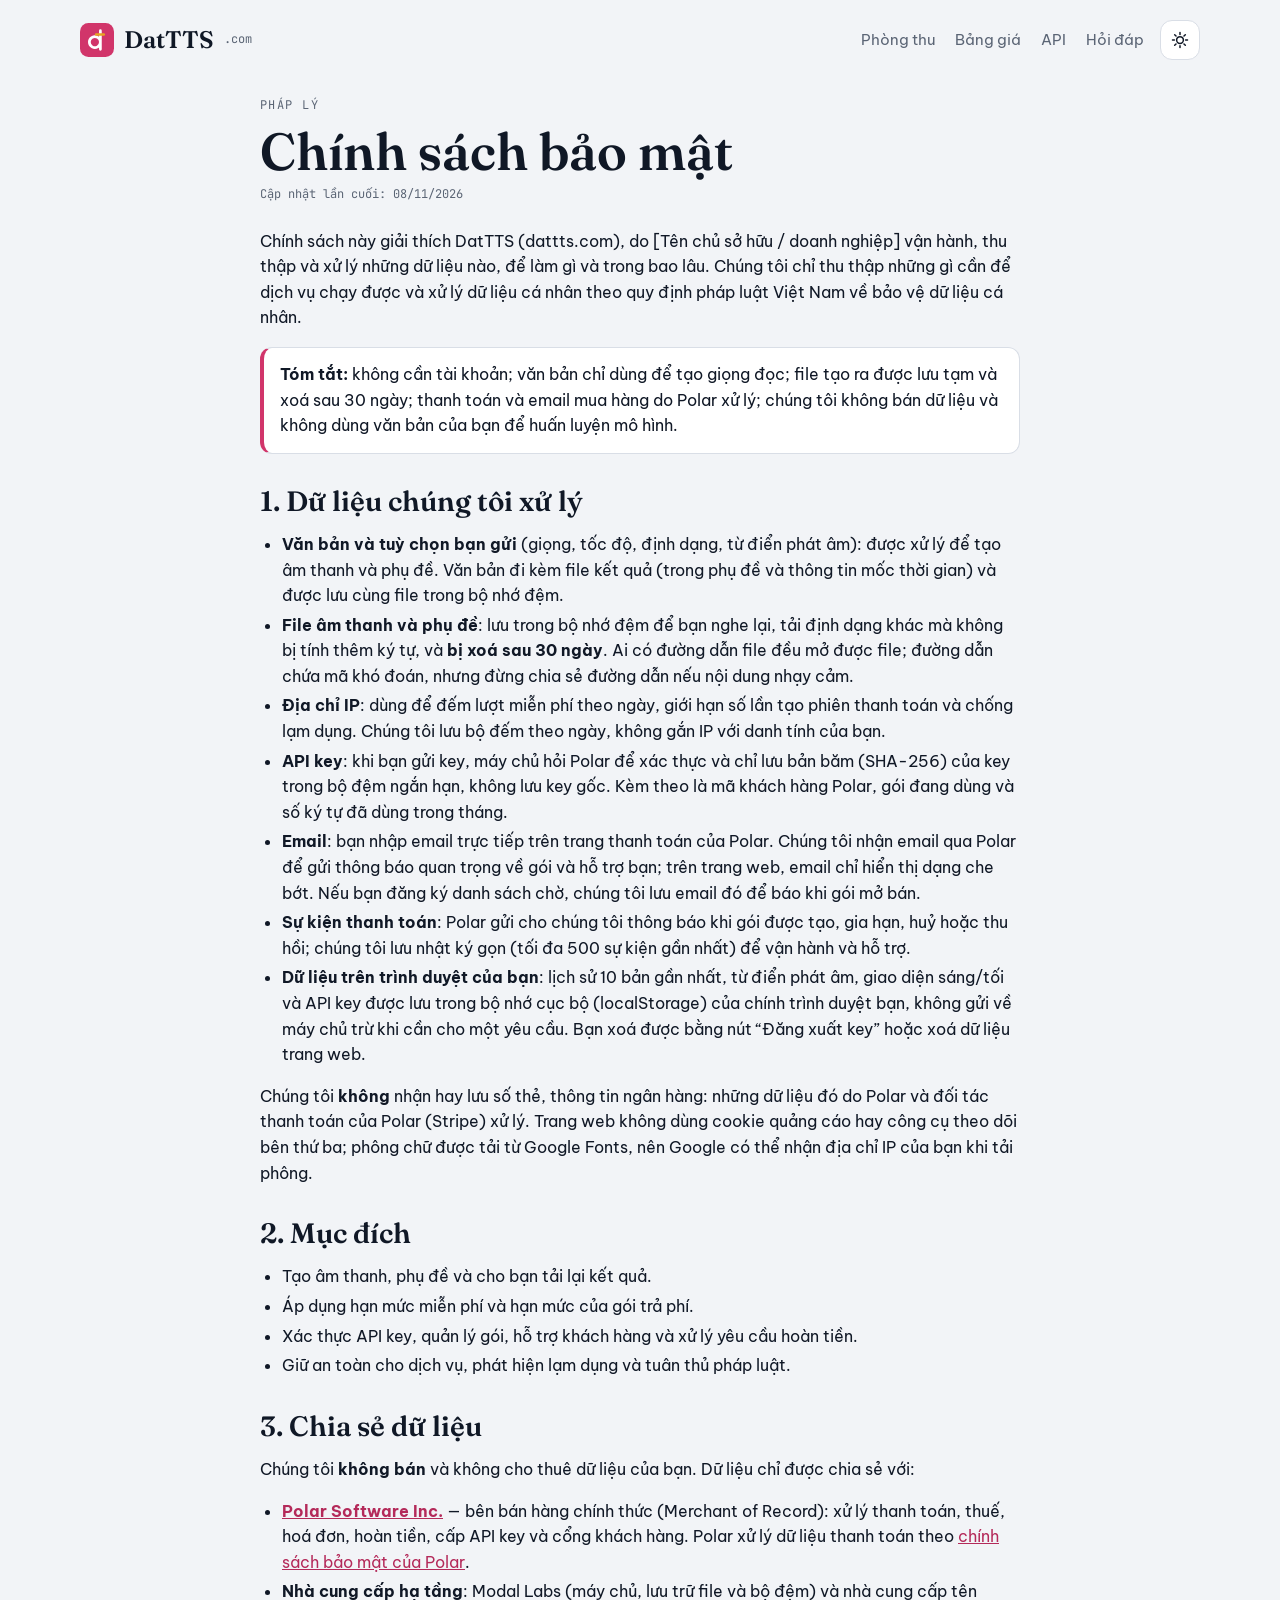
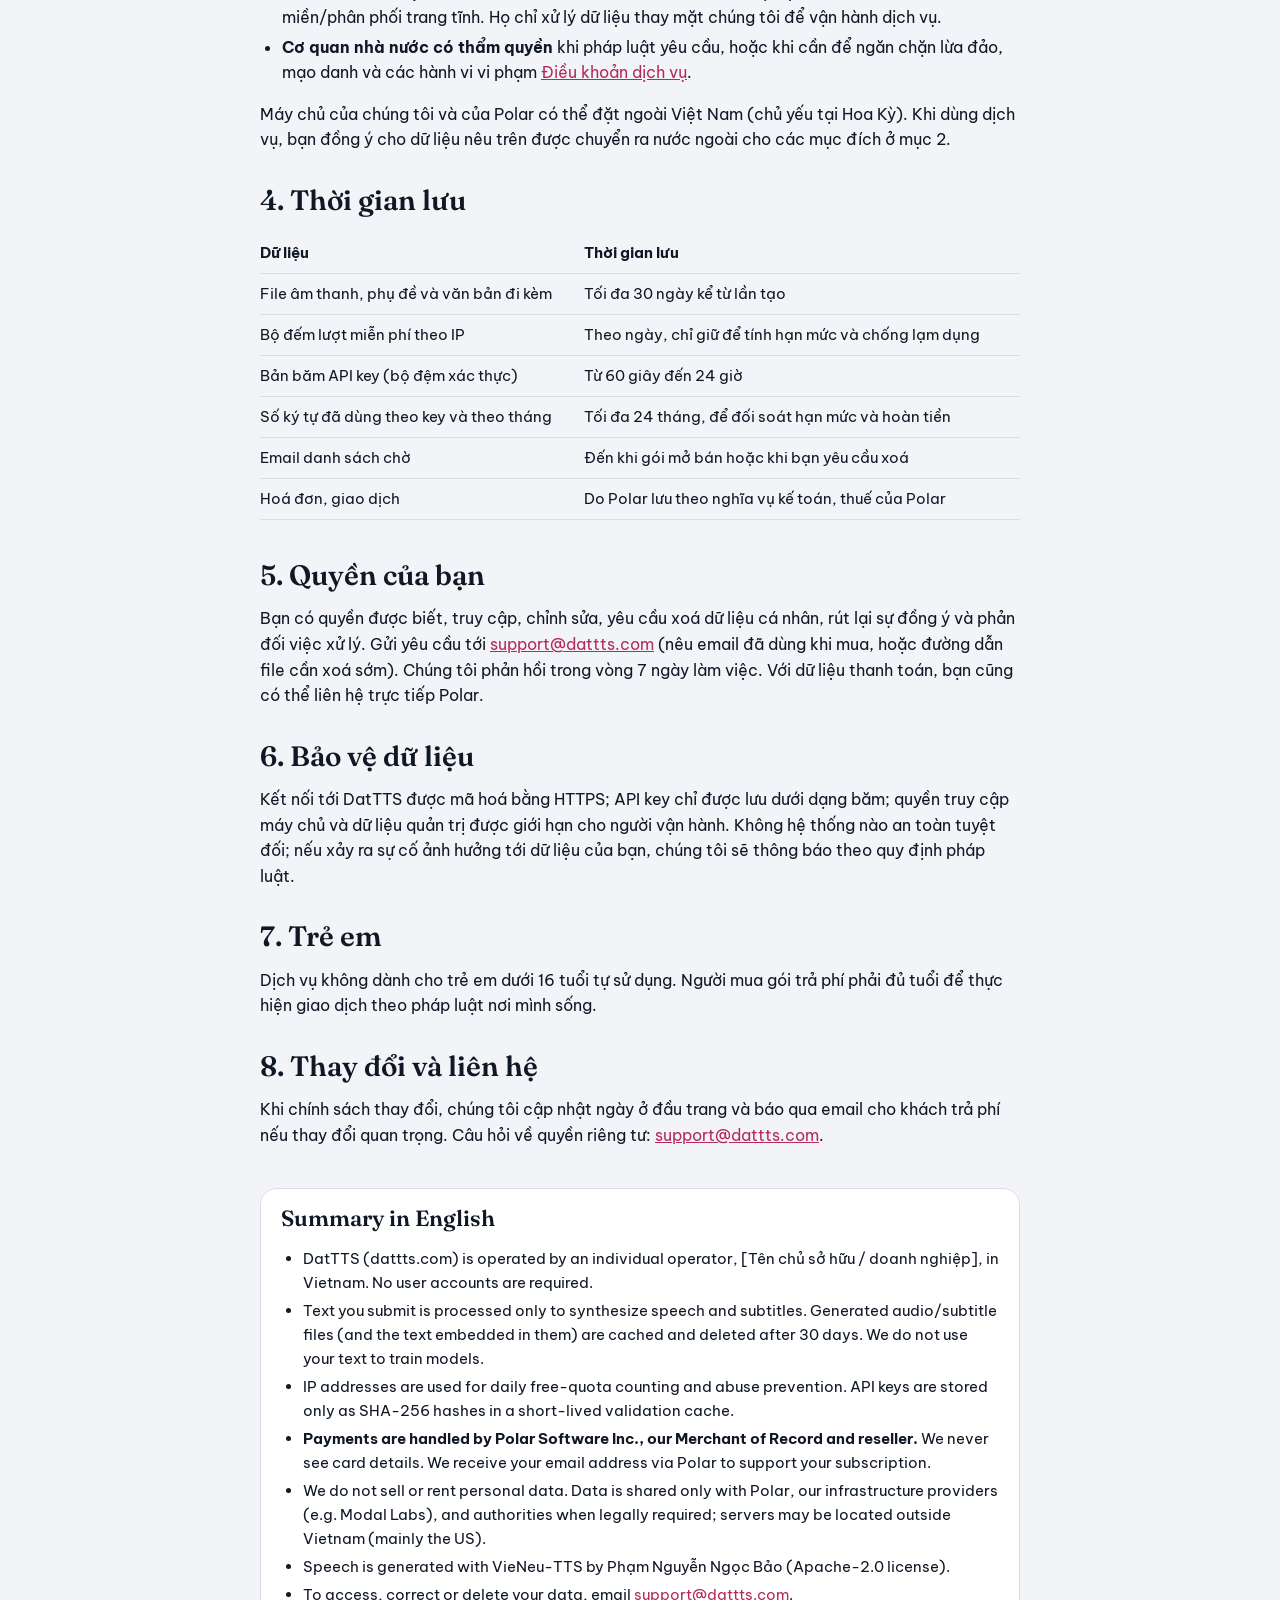
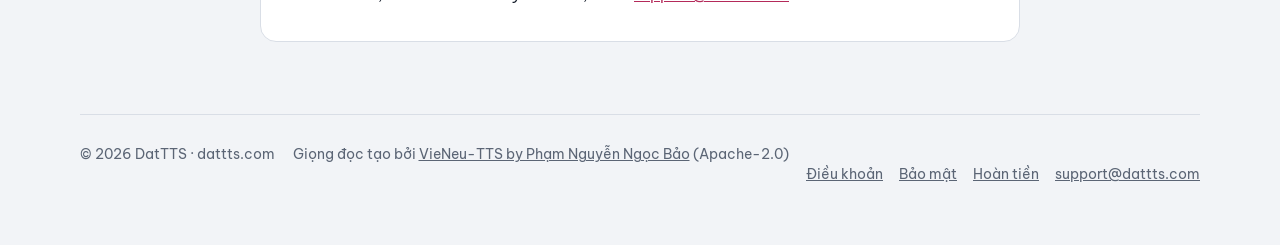
==== web/bao-mat.html @ 72ce60b8 "DatTTS: Vietnamese TTS SaaS — VieNeu backend, Modal deploy, web studio, Polar billing (WIP) - FastAP" ====
<!doctype html>
<html lang="vi">
<head>
<meta charset="utf-8">
<meta name="viewport" content="width=device-width, initial-scale=1, viewport-fit=cover">
<title>Chính sách bảo mật – DatTTS</title>
<meta name="description" content="DatTTS xử lý văn bản, file âm thanh, địa chỉ IP và email như thế nào; Polar là bên xử lý thanh toán.">
<link rel="canonical" href="https://dattts.com/bao-mat.html">
<meta name="theme-color" content="#D63A6E">
<link rel="icon" href="data:image/svg+xml,%3Csvg xmlns='http://www.w3.org/2000/svg' viewBox='0 0 40 40'%3E%3Crect width='40' height='40' rx='10' fill='%23D63A6E'/%3E%3Cpath d='M24 9v22M24 22.5a6.5 6.5 0 1 1 0-.01' stroke='%23fff' stroke-width='3.2' fill='none' stroke-linecap='round'/%3E%3Cpath d='M19 13.5h9' stroke='%23E7A422' stroke-width='3' stroke-linecap='round'/%3E%3C/svg%3E">
<link rel="preconnect" href="https://fonts.googleapis.com">
<link rel="preconnect" href="https://fonts.gstatic.com" crossorigin>
<link rel="stylesheet" href="https://fonts.googleapis.com/css2?family=Be+Vietnam+Pro:wght@400;500;600;700&family=Fraunces:ital,opsz,wght@0,9..144,600;1,9..144,500;1,9..144,700&family=JetBrains+Mono:wght@400;600&display=swap&subset=vietnamese">
<script>try{var t=localStorage.getItem('dattts.theme');if(t==='light'||t==='dark')document.documentElement.dataset.theme=t}catch(e){}</script>
<link rel="stylesheet" href="styles.css">
</head>
<body class="subpage">
<a class="skip" href="#main">Bỏ qua, tới nội dung chính</a>

<div class="wrap">
  <nav aria-label="Điều hướng chính">
    <a class="logo" href="./" aria-label="DatTTS trang chủ">
      <svg viewBox="0 0 40 40" aria-hidden="true"><rect width="40" height="40" rx="10" fill="var(--lotus)"/>
        <path d="M24 9v22M24 22.5a6.5 6.5 0 1 1 0-.01" stroke="#fff" stroke-width="3.2" fill="none" stroke-linecap="round"/>
        <path d="M19 13.5h9" stroke="var(--gold)" stroke-width="3" stroke-linecap="round"/></svg>
      DatTTS <small>.com</small>
    </a>
    <div class="navlinks"><a href="./#studio">Phòng thu</a><a href="./#bang-gia">Bảng giá</a><a href="./#api">API</a><a href="./#hoi-dap">Hỏi đáp</a></div>
    <button class="iconbtn" id="themeBtn" type="button" aria-label="Đổi giao diện sáng/tối" title="Đổi giao diện sáng/tối">
      <svg class="i-sun" viewBox="0 0 24 24" aria-hidden="true"><circle cx="12" cy="12" r="4.5"/><path d="M12 2v2.5M12 19.5V22M2 12h2.5M19.5 12H22M4.9 4.9l1.8 1.8M17.3 17.3l1.8 1.8M4.9 19.1l1.8-1.8M17.3 6.7l1.8-1.8"/></svg>
      <svg class="i-moon" viewBox="0 0 24 24" aria-hidden="true"><path d="M20 14.5A8 8 0 0 1 9.5 4a8 8 0 1 0 10.5 10.5z"/></svg>
    </button>
  </nav>

  <main id="main">
    <article class="doc">
      <div class="eyebrow">Pháp lý</div>
      <h1>Chính sách bảo mật</h1>
      <p class="updated">Cập nhật lần cuối: 08/11/2026</p>

      <p>Chính sách này giải thích DatTTS (dattts.com), do [Tên chủ sở hữu / doanh nghiệp] vận hành, thu thập và xử lý những dữ liệu nào, để làm gì và trong bao lâu. Chúng tôi chỉ thu thập những gì cần để dịch vụ chạy được và xử lý dữ liệu cá nhân theo quy định pháp luật Việt Nam về bảo vệ dữ liệu cá nhân.</p>
      <div class="callout"><b>Tóm tắt:</b> không cần tài khoản; văn bản chỉ dùng để tạo giọng đọc; file tạo ra được lưu tạm và xoá sau 30 ngày; thanh toán và email mua hàng do Polar xử lý; chúng tôi không bán dữ liệu và không dùng văn bản của bạn để huấn luyện mô hình.</div>

      <h2>1. Dữ liệu chúng tôi xử lý</h2>
      <ul>
        <li><b>Văn bản và tuỳ chọn bạn gửi</b> (giọng, tốc độ, định dạng, từ điển phát âm): được xử lý để tạo âm thanh và phụ đề. Văn bản đi kèm file kết quả (trong phụ đề và thông tin mốc thời gian) và được lưu cùng file trong bộ nhớ đệm.</li>
        <li><b>File âm thanh và phụ đề</b>: lưu trong bộ nhớ đệm để bạn nghe lại, tải định dạng khác mà không bị tính thêm ký tự, và <b>bị xoá sau 30 ngày</b>. Ai có đường dẫn file đều mở được file; đường dẫn chứa mã khó đoán, nhưng đừng chia sẻ đường dẫn nếu nội dung nhạy cảm.</li>
        <li><b>Địa chỉ IP</b>: dùng để đếm lượt miễn phí theo ngày, giới hạn số lần tạo phiên thanh toán và chống lạm dụng. Chúng tôi lưu bộ đếm theo ngày, không gắn IP với danh tính của bạn.</li>
        <li><b>API key</b>: khi bạn gửi key, máy chủ hỏi Polar để xác thực và chỉ lưu bản băm (SHA-256) của key trong bộ đệm ngắn hạn, không lưu key gốc. Kèm theo là mã khách hàng Polar, gói đang dùng và số ký tự đã dùng trong tháng.</li>
        <li><b>Email</b>: bạn nhập email trực tiếp trên trang thanh toán của Polar. Chúng tôi nhận email qua Polar để gửi thông báo quan trọng về gói và hỗ trợ bạn; trên trang web, email chỉ hiển thị dạng che bớt. Nếu bạn đăng ký danh sách chờ, chúng tôi lưu email đó để báo khi gói mở bán.</li>
        <li><b>Sự kiện thanh toán</b>: Polar gửi cho chúng tôi thông báo khi gói được tạo, gia hạn, huỷ hoặc thu hồi; chúng tôi lưu nhật ký gọn (tối đa 500 sự kiện gần nhất) để vận hành và hỗ trợ.</li>
        <li><b>Dữ liệu trên trình duyệt của bạn</b>: lịch sử 10 bản gần nhất, từ điển phát âm, giao diện sáng/tối và API key được lưu trong bộ nhớ cục bộ (localStorage) của chính trình duyệt bạn, không gửi về máy chủ trừ khi cần cho một yêu cầu. Bạn xoá được bằng nút “Đăng xuất key” hoặc xoá dữ liệu trang web.</li>
      </ul>
      <p>Chúng tôi <b>không</b> nhận hay lưu số thẻ, thông tin ngân hàng: những dữ liệu đó do Polar và đối tác thanh toán của Polar (Stripe) xử lý. Trang web không dùng cookie quảng cáo hay công cụ theo dõi bên thứ ba; phông chữ được tải từ Google Fonts, nên Google có thể nhận địa chỉ IP của bạn khi tải phông.</p>

      <h2>2. Mục đích</h2>
      <ul>
        <li>Tạo âm thanh, phụ đề và cho bạn tải lại kết quả.</li>
        <li>Áp dụng hạn mức miễn phí và hạn mức của gói trả phí.</li>
        <li>Xác thực API key, quản lý gói, hỗ trợ khách hàng và xử lý yêu cầu hoàn tiền.</li>
        <li>Giữ an toàn cho dịch vụ, phát hiện lạm dụng và tuân thủ pháp luật.</li>
      </ul>

      <h2>3. Chia sẻ dữ liệu</h2>
      <p>Chúng tôi <b>không bán</b> và không cho thuê dữ liệu của bạn. Dữ liệu chỉ được chia sẻ với:</p>
      <ul>
        <li><b><a href="https://polar.sh" rel="noopener">Polar Software Inc.</a></b> — bên bán hàng chính thức (Merchant of Record): xử lý thanh toán, thuế, hoá đơn, hoàn tiền, cấp API key và cổng khách hàng. Polar xử lý dữ liệu thanh toán theo <a href="https://polar.sh/legal/privacy" rel="noopener">chính sách bảo mật của Polar</a>.</li>
        <li><b>Nhà cung cấp hạ tầng</b>: Modal Labs (máy chủ, lưu trữ file và bộ đệm) và nhà cung cấp tên miền/phân phối trang tĩnh. Họ chỉ xử lý dữ liệu thay mặt chúng tôi để vận hành dịch vụ.</li>
        <li><b>Cơ quan nhà nước có thẩm quyền</b> khi pháp luật yêu cầu, hoặc khi cần để ngăn chặn lừa đảo, mạo danh và các hành vi vi phạm <a href="dieu-khoan.html">Điều khoản dịch vụ</a>.</li>
      </ul>
      <p>Máy chủ của chúng tôi và của Polar có thể đặt ngoài Việt Nam (chủ yếu tại Hoa Kỳ). Khi dùng dịch vụ, bạn đồng ý cho dữ liệu nêu trên được chuyển ra nước ngoài cho các mục đích ở mục 2.</p>

      <h2>4. Thời gian lưu</h2>
      <div class="tblwrap"><table>
        <thead><tr><th>Dữ liệu</th><th>Thời gian lưu</th></tr></thead>
        <tbody>
          <tr><td>File âm thanh, phụ đề và văn bản đi kèm</td><td>Tối đa 30 ngày kể từ lần tạo</td></tr>
          <tr><td>Bộ đếm lượt miễn phí theo IP</td><td>Theo ngày, chỉ giữ để tính hạn mức và chống lạm dụng</td></tr>
          <tr><td>Bản băm API key (bộ đệm xác thực)</td><td>Từ 60 giây đến 24 giờ</td></tr>
          <tr><td>Số ký tự đã dùng theo key và theo tháng</td><td>Tối đa 24 tháng, để đối soát hạn mức và hoàn tiền</td></tr>
          <tr><td>Email danh sách chờ</td><td>Đến khi gói mở bán hoặc khi bạn yêu cầu xoá</td></tr>
          <tr><td>Hoá đơn, giao dịch</td><td>Do Polar lưu theo nghĩa vụ kế toán, thuế của Polar</td></tr>
        </tbody>
      </table></div>

      <h2>5. Quyền của bạn</h2>
      <p>Bạn có quyền được biết, truy cập, chỉnh sửa, yêu cầu xoá dữ liệu cá nhân, rút lại sự đồng ý và phản đối việc xử lý. Gửi yêu cầu tới <a href="mailto:support@dattts.com">support@dattts.com</a> (nêu email đã dùng khi mua, hoặc đường dẫn file cần xoá sớm). Chúng tôi phản hồi trong vòng 7 ngày làm việc. Với dữ liệu thanh toán, bạn cũng có thể liên hệ trực tiếp Polar.</p>

      <h2>6. Bảo vệ dữ liệu</h2>
      <p>Kết nối tới DatTTS được mã hoá bằng HTTPS; API key chỉ được lưu dưới dạng băm; quyền truy cập máy chủ và dữ liệu quản trị được giới hạn cho người vận hành. Không hệ thống nào an toàn tuyệt đối; nếu xảy ra sự cố ảnh hưởng tới dữ liệu của bạn, chúng tôi sẽ thông báo theo quy định pháp luật.</p>

      <h2>7. Trẻ em</h2>
      <p>Dịch vụ không dành cho trẻ em dưới 16 tuổi tự sử dụng. Người mua gói trả phí phải đủ tuổi để thực hiện giao dịch theo pháp luật nơi mình sống.</p>

      <h2>8. Thay đổi và liên hệ</h2>
      <p>Khi chính sách thay đổi, chúng tôi cập nhật ngày ở đầu trang và báo qua email cho khách trả phí nếu thay đổi quan trọng. Câu hỏi về quyền riêng tư: <a href="mailto:support@dattts.com">support@dattts.com</a>.</p>

      <section class="en" lang="en" aria-labelledby="en-sum">
        <h2 id="en-sum">Summary in English</h2>
        <ul>
          <li>DatTTS (dattts.com) is operated by an individual operator, [Tên chủ sở hữu / doanh nghiệp], in Vietnam. No user accounts are required.</li>
          <li>Text you submit is processed only to synthesize speech and subtitles. Generated audio/subtitle files (and the text embedded in them) are cached and deleted after 30 days. We do not use your text to train models.</li>
          <li>IP addresses are used for daily free-quota counting and abuse prevention. API keys are stored only as SHA-256 hashes in a short-lived validation cache.</li>
          <li><b>Payments are handled by Polar Software Inc., our Merchant of Record and reseller.</b> We never see card details. We receive your email address via Polar to support your subscription.</li>
          <li>We do not sell or rent personal data. Data is shared only with Polar, our infrastructure providers (e.g. Modal Labs), and authorities when legally required; servers may be located outside Vietnam (mainly the US).</li>
          <li>Speech is generated with VieNeu-TTS by Phạm Nguyễn Ngọc Bảo (Apache-2.0 license).</li>
          <li>To access, correct or delete your data, email <a href="mailto:support@dattts.com">support@dattts.com</a>.</li>
        </ul>
      </section>
    </article>
  </main>

  <footer>
    <span>© 2026 DatTTS · dattts.com</span>
    <span>Giọng đọc tạo bởi <a href="https://huggingface.co/pnnbao-ump/VieNeu-TTS-v3-Turbo" rel="noopener">VieNeu-TTS by Phạm Nguyễn Ngọc Bảo</a> (Apache-2.0)</span>
    <nav class="footlinks" aria-label="Chính sách"><a href="dieu-khoan.html">Điều khoản</a><a href="bao-mat.html">Bảo mật</a><a href="hoan-tien.html">Hoàn tiền</a><a href="mailto:support@dattts.com">support@dattts.com</a></nav>
  </footer>
</div>

<script src="config.js"></script>
<script src="site.js"></script>
</body>
</html>
---- web/styles.css ----
/* DatTTS — phòng thu web. Mọi màu đi qua token. Chữ trên nền lotus dùng --on-accent (trắng ở nền sáng, mực đậm ở nền tối) để đạt AA. */
:root{
  --paper:#F2F4F7; --surface:#FFFFFF; --ink:#101826; --muted:#5B6575; --line:#D9DEE6;
  --lotus:#D1356A; --lotus-ink:#B42A5A; --lotus-soft:#FBE3EC; --gold:#E7A422; --gold-soft:#FBF0D6; --gold-ink:#8A5A00;
  --jade:#1F8A70; --jade-soft:#DDF2EC; --danger:#C2362F; --danger-soft:#FCE5E3;
  --on-accent:#FFFFFF;
  --shadow:0 1px 0 rgba(16,24,38,.04),0 12px 32px -18px rgba(16,24,38,.25);
  --f-display:"Fraunces",Georgia,"Times New Roman",serif;
  --f-body:"Be Vietnam Pro",system-ui,-apple-system,"Segoe UI",Roboto,sans-serif;
  --f-mono:"JetBrains Mono",ui-monospace,Menlo,Consolas,monospace;
  color-scheme:light;
}
@media (prefers-color-scheme:dark){:root:not([data-theme="light"]){
  --paper:#0C1119; --surface:#141B27; --ink:#EEF1F6; --muted:#9AA4B4; --line:#263044;
  --lotus:#FF6B9A; --lotus-ink:#FF8DB2; --lotus-soft:#3A1726; --gold:#F5BD4A; --gold-soft:#3A2D10; --gold-ink:#F5BD4A;
  --jade:#47C49F; --jade-soft:#0F3128; --danger:#FF7A70; --danger-soft:#3D1715; --on-accent:#1A0710;
  --shadow:0 1px 0 rgba(0,0,0,.3),0 16px 40px -20px rgba(0,0,0,.7); color-scheme:dark}}
:root[data-theme="dark"]{
  --paper:#0C1119; --surface:#141B27; --ink:#EEF1F6; --muted:#9AA4B4; --line:#263044;
  --lotus:#FF6B9A; --lotus-ink:#FF8DB2; --lotus-soft:#3A1726; --gold:#F5BD4A; --gold-soft:#3A2D10; --gold-ink:#F5BD4A;
  --jade:#47C49F; --jade-soft:#0F3128; --danger:#FF7A70; --danger-soft:#3D1715; --on-accent:#1A0710;
  --shadow:0 1px 0 rgba(0,0,0,.3),0 16px 40px -20px rgba(0,0,0,.7); color-scheme:dark}

*{box-sizing:border-box}
html{scroll-behavior:smooth;-webkit-text-size-adjust:100%}
body{margin:0;background:var(--paper);color:var(--ink);font-family:var(--f-body);font-size:16px;line-height:1.6;overflow-x:hidden;
  padding-left:max(16px,env(safe-area-inset-left,0px));padding-right:max(16px,env(safe-area-inset-right,0px))}
.wrap{max-width:1120px;margin:0 auto}
a{color:inherit}
h1,h2,h3{font-family:var(--f-display);font-weight:600;line-height:1.08;text-wrap:balance;margin:0}
h2{font-size:clamp(28px,4vw,40px)}
code,kbd{font-family:var(--f-mono);font-size:.88em;background:var(--paper);border:1px solid var(--line);border-radius:6px;padding:0 5px;white-space:nowrap}
.eyebrow{font-family:var(--f-mono);font-size:12px;letter-spacing:.12em;text-transform:uppercase;color:var(--muted)}
button,select,input,textarea{font:inherit;color:inherit}
button{cursor:pointer}
button:disabled{cursor:not-allowed;opacity:.6}
:focus-visible{outline:2px solid var(--lotus);outline-offset:2px}
[hidden]{display:none!important}
.sr-only{position:absolute;width:1px;height:1px;padding:0;margin:-1px;overflow:hidden;clip:rect(0 0 0 0);white-space:nowrap;border:0}
.skip{position:absolute;left:16px;top:-60px;z-index:30;background:var(--lotus);color:var(--on-accent);padding:8px 14px;border-radius:10px;text-decoration:none;font-weight:600}
.skip:focus{top:12px}

/* online / offline mode */
body:not(.offline) .offline-only{display:none!important}
body.offline .online-only{display:none!important}

/* nav */
nav{display:flex;align-items:center;justify-content:space-between;gap:16px;padding-block:20px}
.logo{display:flex;align-items:center;gap:10px;font-family:var(--f-display);font-size:24px;font-weight:600;text-decoration:none}
.logo svg{width:34px;height:34px}
.logo small{font-family:var(--f-mono);font-size:12px;color:var(--muted);font-weight:400}
.navlinks{display:flex;gap:20px;font-size:15px;color:var(--muted);margin-left:auto}
.navlinks a{text-decoration:none}.navlinks a:hover{color:var(--ink)}
@media (max-width:760px){.navlinks{display:none}}
.iconbtn{flex:none;width:40px;height:40px;border-radius:12px;border:1px solid var(--line);background:var(--surface);display:inline-grid;place-items:center;padding:0}
.iconbtn:hover{border-color:var(--lotus)}
.iconbtn svg{width:18px;height:18px;fill:none;stroke:currentColor;stroke-width:2;stroke-linecap:round;stroke-linejoin:round}
#themeBtn .i-moon{display:none}
:root[data-theme="dark"] #themeBtn .i-sun{display:none}
:root[data-theme="dark"] #themeBtn .i-moon{display:block}
@media (prefers-color-scheme:dark){:root:not([data-theme="light"]) #themeBtn .i-sun{display:none}:root:not([data-theme="light"]) #themeBtn .i-moon{display:block}}

/* banner */
.banner{display:flex;gap:12px;align-items:flex-start;background:var(--gold-soft);border:1px solid var(--gold);border-radius:14px;padding:12px 14px;font-size:14px;margin-bottom:8px}
.banner svg{flex:none;width:20px;height:20px;margin-top:2px;fill:none;stroke:var(--gold-ink);stroke-width:2;stroke-linecap:round;stroke-linejoin:round}
.banner div{flex:1;min-width:0}
@media (max-width:560px){.banner{flex-wrap:wrap}.banner div{flex-basis:calc(100% - 32px)}.banner .btn{margin-left:32px}}

/* hero */
.hero{display:grid;grid-template-columns:1fr;gap:28px;padding-block:24px 56px}
.hero-copy{max-width:760px}
.hero h1{font-size:clamp(40px,7vw,76px);letter-spacing:-.02em;margin-top:12px}
.hero h1 em{font-style:italic;color:var(--lotus)}
.hero p.lead{font-size:clamp(17px,2vw,20px);color:var(--muted);max-width:62ch;margin:18px 0 0}

/* studio console */
.studio{background:var(--surface);border:1px solid var(--line);border-radius:18px;box-shadow:var(--shadow);overflow:hidden;min-width:0}
.studio-bar{display:flex;align-items:center;justify-content:space-between;gap:8px 16px;padding:12px 16px;border-bottom:1px solid var(--line);flex-wrap:wrap}
.rec{display:flex;align-items:center;gap:8px;font-family:var(--f-mono);font-size:12px;color:var(--muted)}
.rec i{width:9px;height:9px;border-radius:50%;background:var(--line);display:inline-block}
.studio.ready .rec i{background:var(--jade)}
.studio.live .rec i{background:var(--lotus);animation:blink 1s infinite}
@keyframes blink{50%{opacity:.25}}
.quota{display:flex;align-items:center;gap:10px;font-family:var(--f-mono);font-size:12px;color:var(--muted);font-variant-numeric:tabular-nums}
.qtrack{width:90px;height:6px;border-radius:4px;background:var(--line);overflow:hidden;display:block}
.qtrack span{display:block;height:100%;background:var(--jade);border-radius:4px;transition:width .4s}
.quota.low .qtrack span{background:var(--gold)}
.quota.out .qtrack span{background:var(--danger)}

.studio-body{display:grid;grid-template-columns:minmax(0,1.6fr) minmax(0,1fr)}
@media (max-width:860px){.studio-body{grid-template-columns:1fr}}
.editor{padding:16px 18px 18px;border-right:1px solid var(--line);min-width:0;display:flex;flex-direction:column;gap:10px}
@media (max-width:860px){.editor{border-right:0;border-bottom:1px solid var(--line)}}
.toolbar{display:flex;gap:8px;flex-wrap:wrap;align-items:center}
.tool-select{flex:none;width:12em;max-width:100%;border-radius:999px;padding:5px 12px;font-size:13px;background:var(--lotus-soft);border:1px solid var(--lotus);color:var(--ink);font-weight:600;cursor:pointer}
#txt{width:100%;min-height:170px;resize:vertical;border:1px solid transparent;border-radius:10px;background:transparent;font-size:18px;line-height:1.65;padding:6px 8px;margin:0 -8px;width:calc(100% + 16px)}
#txt:focus-visible{outline:none;border-color:var(--lotus);box-shadow:0 0 0 1px var(--lotus);background:var(--paper)}
.meta{display:flex;justify-content:space-between;gap:6px 12px;flex-wrap:wrap;font-family:var(--f-mono);font-size:12px;color:var(--muted);font-variant-numeric:tabular-nums}
.meta .over{color:var(--danger);font-weight:600}
.hint{font-size:13px;color:var(--muted);margin:0;line-height:1.7}
.hint code{white-space:normal}
.chip{border:1px solid var(--line);background:transparent;border-radius:999px;padding:5px 12px;font-size:13px;color:var(--muted)}
.chip:hover{border-color:var(--lotus);color:var(--ink)}
.chip[data-sample="podcast"]{color:var(--ink);border-color:var(--lotus)}

.alert{display:flex;gap:10px;align-items:flex-start;border:1px solid var(--danger);background:var(--danger-soft);color:var(--ink);border-radius:12px;padding:10px 12px;font-size:14px}
.alert::before{content:"!";flex:none;width:20px;height:20px;border-radius:50%;background:var(--danger);color:var(--surface);font-weight:700;display:grid;place-items:center;font-size:13px;line-height:1}
.alert .x{margin-left:auto;background:none;border:0;padding:0 4px;color:var(--muted);font-size:18px;line-height:1}
.alert.info{border-color:var(--jade);background:var(--jade-soft)}
.alert.info::before{content:"i";background:var(--jade)}

/* player + karaoke */
.player{border:1px solid var(--line);border-radius:14px;background:var(--paper);padding:12px;display:flex;flex-direction:column;gap:10px;min-width:0}
.player-head{display:flex;justify-content:space-between;gap:10px;flex-wrap:wrap;align-items:baseline}
.pmeta{font-family:var(--f-mono);font-size:12px;color:var(--muted);font-variant-numeric:tabular-nums}
.transcript{position:relative;font-size:17px;line-height:1.75;max-height:240px;overflow-y:auto;overscroll-behavior:contain;word-break:break-word;padding:2px}
.transcript .vtag{display:inline-block;font-family:var(--f-mono);font-size:11px;letter-spacing:.04em;color:var(--lotus-ink);background:var(--lotus-soft);border-radius:6px;padding:0 6px;margin:0 4px 0 0;vertical-align:2px}
.transcript .para{display:block;height:6px}
.seg{border-radius:5px;padding:1px 2px;cursor:pointer;transition:background .15s,color .15s;box-decoration-break:clone;-webkit-box-decoration-break:clone}
.seg:hover{background:var(--lotus-soft)}
.seg:focus-visible{outline-offset:1px}
.seg.said{color:var(--muted)}
.seg.now{background:var(--lotus);color:var(--on-accent)}
.transcript.words .seg{cursor:default}
.pcontrols{display:flex;align-items:center;gap:8px;min-width:0}
.pcontrols .iconbtn{width:34px;height:34px;border-radius:10px}
.playbtn{flex:none;width:46px;height:46px;border-radius:50%;border:0;background:var(--lotus);color:var(--on-accent);display:grid;place-items:center;padding:0}
.playbtn svg{width:20px;height:20px;fill:currentColor}
.playbtn .i-pause{display:none}
.playbtn.playing .i-play{display:none}.playbtn.playing .i-pause{display:block}
.seekwrap{flex:1;min-width:60px;display:flex}
#seek{width:100%;accent-color:var(--lotus);margin:0}
.time{font-family:var(--f-mono);font-size:12px;color:var(--muted);font-variant-numeric:tabular-nums;white-space:nowrap}
@media (max-width:420px){.pcontrols{flex-wrap:wrap}.seekwrap{order:5;flex-basis:100%}.time{margin-left:auto}}
.downloads{display:flex;gap:6px;flex-wrap:wrap;align-items:center}
.downloads .lbl{font-size:12px;color:var(--muted);margin-right:2px}
.dl{display:inline-flex;align-items:center;gap:6px;border:1px solid var(--line);background:var(--surface);border-radius:10px;padding:5px 10px;font-size:13px;font-weight:600;text-decoration:none;font-family:var(--f-mono)}
.dl:hover{border-color:var(--lotus)}
.dl svg{width:14px;height:14px;fill:none;stroke:currentColor;stroke-width:2;stroke-linecap:round;stroke-linejoin:round}
.dl.alt{color:var(--muted);font-weight:400}
.dl.busy{opacity:.6;pointer-events:none}

/* controls column */
.controls{padding:18px;display:flex;flex-direction:column;gap:16px;min-width:0}
.field{display:flex;flex-direction:column;gap:6px;min-width:0;border:0;padding:0;margin:0}
.field label,.flabel{font-size:13px;font-weight:600;padding:0}
.field .row{display:flex;justify-content:space-between;align-items:baseline;font-family:var(--f-mono);font-size:12px;color:var(--muted)}
select,input[type=email],input[type=text]{border:1px solid var(--line);background:var(--paper);border-radius:10px;padding:9px 10px;width:100%;min-width:0}
input[type=range]{width:100%;accent-color:var(--lotus)}
.current-voice{display:flex;gap:12px;align-items:center;border:1px solid var(--line);border-radius:12px;padding:10px;background:var(--paper)}
.current-voice b{display:block;font-family:var(--f-display);font-size:19px;line-height:1.2}
.current-voice small{font-size:12px;color:var(--muted)}
.segmented{display:grid;grid-template-columns:repeat(3,1fr);border:1px solid var(--line);border-radius:10px;overflow:hidden}
.segmented label{position:relative;cursor:pointer}
.segmented input{position:absolute;opacity:0;inset:0;margin:0;cursor:pointer}
.segmented span{display:block;text-align:center;padding:8px 4px;font-family:var(--f-mono);font-size:13px;font-weight:600;color:var(--muted)}
.segmented label+label span{border-left:1px solid var(--line)}
.segmented input:checked+span{background:var(--lotus-soft);color:var(--ink)}
.segmented input:focus-visible+span{outline:2px solid var(--lotus);outline-offset:-2px}
canvas#wave{width:100%;height:64px;display:block;border-radius:10px;background:var(--paper)}
.actions{display:flex;gap:10px}
.btn{border:0;border-radius:12px;padding:12px 18px;font-weight:600;display:inline-flex;align-items:center;justify-content:center;gap:8px;text-decoration:none;line-height:1.3}
.btn-sm{padding:7px 12px;font-size:14px;border-radius:10px}
.btn-primary{background:var(--lotus);color:var(--on-accent);flex:1}
.btn-primary:hover:not(:disabled){filter:brightness(1.07)}
.btn-ghost{background:transparent;border:1px solid var(--line)}
.btn-ghost:hover{border-color:var(--lotus)}
.spinner{display:none;width:15px;height:15px;border-radius:50%;border:2px solid currentColor;border-right-color:transparent;animation:spin .8s linear infinite}
.busy .spinner{display:inline-block}
.busy .gicon{display:none}
@keyframes spin{to{transform:rotate(360deg)}}
.progress{display:flex;flex-direction:column;gap:6px;font-family:var(--f-mono);font-size:12px;color:var(--muted);font-variant-numeric:tabular-nums}
.ptrack{height:8px;border-radius:6px;background:var(--line);overflow:hidden;position:relative}
.pfill{height:100%;width:0;background:var(--lotus);border-radius:6px;transition:width .35s}
.progress.indet .pfill{width:35%;position:absolute;animation:indet 1.1s ease-in-out infinite}
@keyframes indet{0%{left:-35%}100%{left:100%}}
.note{font-size:12px;color:var(--muted);margin:0}
.note.warn{color:var(--gold-ink)}
.linkbtn{background:none;border:0;padding:0;color:var(--lotus-ink);text-decoration:underline;font-size:inherit}

/* panels inside studio */
.panel{padding:16px 18px;border-top:1px solid var(--line);min-width:0}
.panel-head{display:flex;justify-content:space-between;align-items:center;gap:10px 16px;flex-wrap:wrap;margin-bottom:12px}
.panel h3{font-size:22px}
.panel h3 small{font-family:var(--f-mono);font-size:12px;font-weight:400;color:var(--muted)}
.filters{display:flex;gap:8px;flex-wrap:wrap}
.filters select{width:auto;padding:6px 10px;font-size:14px}
@media (max-width:520px){.filters{width:100%}.filters select{flex:1 1 30%;min-width:0;font-size:12px;padding:6px 4px}}
.vgrid{display:grid;grid-template-columns:repeat(auto-fill,minmax(200px,1fr));gap:8px}
@media (max-width:520px){.vgrid{grid-template-columns:1fr}}
.vcard{position:relative;display:flex;align-items:stretch;border:1px solid var(--line);background:var(--paper);border-radius:12px;min-width:0;transition:border-color .15s,background .15s}
.vcard:hover{border-color:var(--lotus)}
.vcard.sel{border-color:var(--lotus);background:var(--lotus-soft);box-shadow:inset 0 0 0 1px var(--lotus)}
.vpick{flex:1;min-width:0;display:flex;align-items:center;gap:10px;border:0;background:none;text-align:left;padding:10px 4px 10px 10px;border-radius:12px;line-height:1.25}
.vpick b{display:block;font-size:15px;white-space:nowrap;overflow:hidden;text-overflow:ellipsis}
.vpick small{display:block;font-size:12px;color:var(--muted);white-space:nowrap;overflow:hidden;text-overflow:ellipsis}
.vpick .txt{min-width:0}
.avatar{flex:none;width:36px;height:36px;border-radius:50%;display:grid;place-items:center;font-family:var(--f-display);font-weight:600;font-size:15px;background:var(--lotus-soft);color:var(--lotus-ink)}
.avatar.r-trung{background:var(--gold-soft);color:var(--gold-ink)}
.avatar.r-nam{background:var(--jade-soft);color:var(--jade)}
.vcard.sel .avatar{background:var(--lotus);color:var(--on-accent)}
.vplay{flex:none;align-self:center;width:34px;height:34px;margin-right:8px;border-radius:50%;border:1px solid var(--line);background:var(--surface);display:grid;place-items:center;padding:0}
.vplay:hover{border-color:var(--lotus);color:var(--lotus-ink)}
.vplay svg{width:14px;height:14px;fill:currentColor}
.vplay .i-pause{display:none}
.vplay.playing{background:var(--lotus);border-color:var(--lotus);color:var(--on-accent)}
.vplay.playing .i-play{display:none}.vplay.playing .i-pause{display:block}
.star{position:absolute;top:-7px;right:48px;font-family:var(--f-mono);font-size:10px;letter-spacing:.06em;text-transform:uppercase;background:var(--gold);color:#1A1300;border-radius:999px;padding:0 6px;line-height:16px}
@media (max-width:520px){.vpick{gap:8px;padding:8px 2px 8px 8px}.avatar{width:30px;height:30px;font-size:13px}.vplay{width:30px;height:30px;margin-right:6px}.vpick b{font-size:14px}.vpick small{font-size:11px}}
#moreVoices{margin-top:12px}
.empty{padding:8px 0}

.subpanels{display:grid;grid-template-columns:1fr 1fr;border-top:1px solid var(--line)}
.subpanels .panel{border-top:0}
.subpanels .panel+.panel{border-left:1px solid var(--line)}
@media (max-width:860px){.subpanels{grid-template-columns:1fr}.subpanels .panel+.panel{border-left:0;border-top:1px solid var(--line)}}
.subpanels summary{font-family:var(--f-display);font-size:20px;font-weight:600;cursor:pointer;list-style-position:outside}
.subpanels summary small{font-family:var(--f-mono);font-size:12px;font-weight:400;color:var(--muted)}
.subpanels details[open] summary{margin-bottom:10px}
.subpanels .note{margin-bottom:10px}
.dict{display:flex;flex-direction:column;gap:6px;margin-bottom:10px}
.drow{display:grid;grid-template-columns:minmax(0,1fr) auto minmax(0,1.4fr) auto;gap:6px;align-items:center}
.drow input{padding:7px 9px;font-size:14px}
.drow .arr{color:var(--muted);font-family:var(--f-mono)}
.drow .iconbtn{width:34px;height:34px;border-radius:10px}
.history{list-style:none;margin:0;padding:0;display:flex;flex-direction:column;gap:6px}
.hitem{display:flex;gap:10px;align-items:center;border:1px solid var(--line);border-radius:12px;padding:8px 8px 8px 12px;background:var(--paper);min-width:0}
.hitem .htxt{flex:1;min-width:0}
.hitem .htxt span{display:block;white-space:nowrap;overflow:hidden;text-overflow:ellipsis;font-size:14px}
.hitem .htxt small{display:block;font-family:var(--f-mono);font-size:11px;color:var(--muted)}
.hitem .iconbtn{width:34px;height:34px;border-radius:10px;text-decoration:none}

section{padding-block:56px;border-top:1px solid var(--line)}
.hero .studio{padding:0;border-top:1px solid var(--line)}
.sec-head{display:flex;flex-direction:column;gap:10px;margin-bottom:28px;max-width:680px}
.sec-head p{color:var(--muted);margin:0}

/* tones */
.tones{display:grid;grid-template-columns:repeat(6,minmax(0,1fr));gap:10px}
@media (max-width:860px){.tones{grid-template-columns:repeat(3,minmax(0,1fr))}}
.tone{background:var(--surface);border:1px solid var(--line);border-radius:14px;padding:16px 12px;text-align:left;display:flex;flex-direction:column;gap:6px;min-width:0}
.tone:hover{border-color:var(--lotus)}
.tone .syl{font-family:var(--f-display);font-size:44px;line-height:1}
.tone .nm{font-weight:600;font-size:14px}
.tone svg{width:100%;height:28px}
.tone svg path{fill:none;stroke:var(--lotus);stroke-width:2.5;stroke-linecap:round}
.tone .ex{font-size:12px;color:var(--muted)}
.tone.playing{background:var(--lotus-soft);border-color:var(--lotus)}

/* calculator */
.calc{display:grid;grid-template-columns:minmax(0,1fr) minmax(0,1fr);gap:24px;align-items:start}
@media (max-width:860px){.calc{grid-template-columns:1fr}}
.calc-in{background:var(--surface);border:1px solid var(--line);border-radius:16px;padding:20px;display:flex;flex-direction:column;gap:16px}
.presets{display:flex;gap:8px;flex-wrap:wrap}
.bigout{font-family:var(--f-display);font-size:clamp(40px,6vw,64px);line-height:1;font-variant-numeric:tabular-nums}
.bigout small{font-family:var(--f-body);font-size:16px;color:var(--muted)}
.calc-out{display:flex;flex-direction:column;gap:14px;padding-top:6px}
.cmp{display:flex;flex-direction:column;gap:8px}
.bar{display:grid;grid-template-columns:120px minmax(0,1fr) 110px;gap:10px;align-items:center;font-size:14px;font-variant-numeric:tabular-nums}
.bar .track{height:10px;background:var(--line);border-radius:6px;overflow:hidden}
.bar .fill{height:100%;background:var(--muted);border-radius:6px;transition:width .4s}
.bar.us .fill{background:var(--lotus)}
.bar .v{text-align:right;font-family:var(--f-mono);font-size:13px}
@media (max-width:480px){.bar{grid-template-columns:84px minmax(0,1fr) 96px;gap:8px;font-size:13px}}

/* pricing */
.plans{display:grid;grid-template-columns:repeat(3,minmax(0,1fr));gap:16px}
@media (max-width:860px){.plans{grid-template-columns:1fr}}
.plan{background:var(--surface);border:1px solid var(--line);border-radius:16px;padding:24px;display:flex;flex-direction:column;gap:14px}
.plan.hot{border:2px solid var(--lotus)}
.plan.picked{box-shadow:0 0 0 4px var(--lotus-soft)}
.plan .tag{align-self:flex-start;background:var(--lotus);color:var(--on-accent);font-size:12px;font-weight:600;border-radius:999px;padding:3px 10px}
.price{font-family:var(--f-display);font-size:40px;line-height:1;font-variant-numeric:tabular-nums}
.price small{font-family:var(--f-body);font-size:15px;color:var(--muted)}
.plan ul{list-style:none;padding:0;margin:0;display:flex;flex-direction:column;gap:8px;font-size:15px}
.plan li{display:flex;gap:8px}
.plan li::before{content:"";flex:none;width:7px;height:7px;margin-top:9px;border-radius:50%;background:var(--jade)}
.plan .btn{margin-top:auto;flex:none}
.waitlist{margin-top:20px;background:var(--surface);border:1px dashed var(--lotus);border-radius:16px;padding:20px;display:grid;grid-template-columns:minmax(0,1fr) minmax(0,2fr);gap:12px 24px;align-items:end}
@media (max-width:860px){.waitlist{grid-template-columns:1fr}}
.waitlist h3{font-size:24px;margin-bottom:6px}
.wl-fields{display:grid;grid-template-columns:minmax(0,1.3fr) minmax(0,1fr) auto;gap:10px;align-items:end}
@media (max-width:640px){.wl-fields{grid-template-columns:1fr}}
.wl-fields .btn{flex:none}
.wl-msg{grid-column:1/-1;margin:0;font-size:14px;min-height:0}
.wl-msg:empty{display:none}
.wl-msg.ok{color:var(--jade);font-weight:600}
.wl-msg.err{color:var(--danger)}
input[aria-invalid="true"]{border-color:var(--danger)}

/* uses */
.uses{display:grid;grid-template-columns:repeat(4,minmax(0,1fr));gap:16px}
@media (max-width:860px){.uses{grid-template-columns:repeat(2,minmax(0,1fr))}}
@media (max-width:420px){.uses{grid-template-columns:1fr}}
.use h3{font-size:20px;margin:4px 0 6px}
.use p{margin:0;color:var(--muted);font-size:15px}
.use .n{font-family:var(--f-mono);font-size:12px;color:var(--lotus-ink)}

/* api */
.inl{font-size:.8em;vertical-align:.08em}
.codecard{background:var(--surface);border:1px solid var(--line);border-radius:16px;overflow:hidden}
.codebar{display:flex;justify-content:space-between;align-items:center;gap:10px;padding:8px 12px 8px 16px;border-bottom:1px solid var(--line);font-family:var(--f-mono);font-size:12px;color:var(--muted)}
.codecard pre{margin:0;padding:16px;overflow-x:auto;font-family:var(--f-mono);font-size:13px;line-height:1.6}
.codecard pre code{background:none;border:0;padding:0;white-space:pre;font-size:inherit}
.codecard .c{color:var(--muted)}

/* faq */
details{border-bottom:1px solid var(--line);padding-block:14px}
#hoi-dap summary{cursor:pointer;font-weight:600;font-size:17px}
#hoi-dap details p{color:var(--muted);margin:8px 0 0;max-width:65ch}
#hoi-dap code{white-space:normal}
.subpanels details{border-bottom:0;padding-block:16px}

footer{border-top:1px solid var(--line);padding-block:28px 40px;display:flex;justify-content:space-between;gap:16px;flex-wrap:wrap;color:var(--muted);font-size:14px}

.toast{position:fixed;left:50%;bottom:calc(20px + env(safe-area-inset-bottom,0px));transform:translateX(-50%);background:var(--ink);color:var(--paper);padding:10px 16px;border-radius:10px;font-size:14px;z-index:20;max-width:calc(100vw - 32px)}
@media (prefers-reduced-motion:reduce){html{scroll-behavior:auto}*,*::before,*::after{animation:none!important;transition:none!important}}

/* API key + gói của tôi (studio) */
.keybtn{gap:6px;flex:none}
.keybtn svg{width:15px;height:15px;fill:none;stroke:currentColor;stroke-width:2;stroke-linecap:round;stroke-linejoin:round}
.acctbar{display:flex;align-items:center;justify-content:space-between;gap:8px 16px;flex-wrap:wrap;padding:10px 16px;border-bottom:1px solid var(--line);background:var(--paper);font-size:13px}
.acct-info{display:flex;align-items:center;gap:6px 10px;flex-wrap:wrap;min-width:0}
.acct-usage{color:var(--muted);font-variant-numeric:tabular-nums;overflow-wrap:anywhere}
.acct-actions{display:flex;align-items:center;gap:14px;flex-wrap:wrap}
.plan-badge{display:inline-block;border:1px solid var(--line);border-radius:999px;padding:2px 10px;font-weight:600;background:var(--surface)}
.plan-badge.on{border-color:var(--jade);background:var(--jade-soft)}
.keydlg{border:1px solid var(--line);border-radius:18px;background:var(--surface);color:var(--ink);padding:0;width:min(480px,calc(100vw - 32px));box-shadow:var(--shadow)}
.keydlg::backdrop{background:rgba(8,12,20,.55)}
.keydlg form{padding:22px;display:flex;flex-direction:column;gap:12px}
.keydlg h3{font-size:24px}
.keydlg input{font-family:var(--f-mono);font-size:14px}
.dlg-actions{display:flex;gap:10px;justify-content:flex-end;flex-wrap:wrap}
.dlg-actions .btn-primary{flex:none}
.keydlg .wl-msg:empty{display:none}

/* bảng giá */
.price-ph{font-family:var(--f-body);font-size:18px;color:var(--muted);font-weight:500}
.vnd{margin:-6px 0 0;font-size:14px;color:var(--muted);font-variant-numeric:tabular-nums}
.plans-note{margin-top:14px;font-size:13px;max-width:80ch}
.plans-note a,.api-note a{color:var(--lotus-ink)}
.buy-msg{margin:10px 0 0;font-size:14px}
.buy-msg:empty{display:none}
.buy-msg.ok{color:var(--jade);font-weight:600}
.buy-msg.err{color:var(--danger)}
.api-note{margin-top:12px;font-size:13px}
.api-note code{white-space:normal}
#hoi-dap details p a{color:var(--lotus-ink)}

/* chân trang */
.footlinks{display:flex;gap:6px 16px;flex-wrap:wrap}
.footlinks a{color:var(--muted)}
.footlinks a:hover{color:var(--ink)}

/* trang phụ: thanh toán + pháp lý */
.subpage main{padding-block:16px 48px}
.paycard{max-width:640px;margin:8px auto 0;background:var(--surface);border:1px solid var(--line);border-radius:18px;box-shadow:var(--shadow);padding:28px;display:flex;flex-direction:column;gap:14px}
.paycard h1{font-size:clamp(28px,5vw,40px)}
.paycard p{margin:0}
.paycard .lead{color:var(--muted)}
.pstate{display:flex;align-items:center;gap:10px;font-family:var(--f-mono);font-size:12px;letter-spacing:.08em;text-transform:uppercase;color:var(--muted)}
.pstate i{flex:none;width:12px;height:12px;border-radius:50%;background:var(--line)}
.pstate.wait i{background:var(--gold);animation:blink 1s infinite}
.pstate.ok i{background:var(--jade)}
.pstate.bad i{background:var(--danger)}
.paysteps{margin:0;padding-left:22px;display:flex;flex-direction:column;gap:6px}
.paycard .actions{flex-wrap:wrap}
.paycard .actions .btn{flex:none}
.keybox{border-top:1px solid var(--line);padding-top:16px;display:flex;flex-direction:column;gap:10px}
.keybox h2{font-size:22px}
.keyrow{display:flex;gap:8px;flex-wrap:wrap}
.keyrow input{flex:1 1 220px;font-family:var(--f-mono);font-size:14px}
.keyrow .btn{flex:none}
.keybox .wl-msg:empty{display:none}
.doc{max-width:760px;margin:0 auto;padding-bottom:24px}
.doc h1{font-size:clamp(32px,6vw,52px);margin:8px 0 6px}
.doc .updated{font-family:var(--f-mono);font-size:12px;color:var(--muted);margin:0 0 24px}
.doc h2{font-size:clamp(22px,3vw,28px);margin:32px 0 10px}
.doc p,.doc li{max-width:70ch}
.doc ul,.doc ol{padding-left:22px}
.doc li+li{margin-top:4px}
.doc a{color:var(--lotus-ink)}
.doc .callout{background:var(--surface);border:1px solid var(--line);border-left:4px solid var(--lotus);border-radius:12px;padding:14px 16px;margin:16px 0}
.doc .en{margin-top:40px;background:var(--surface);border:1px solid var(--line);border-radius:16px;padding:18px 20px}
.doc .en h2{margin-top:0;font-size:22px}
.doc .en p,.doc .en li{font-size:15px}
.doc table{border-collapse:collapse;width:100%;font-size:15px;margin:8px 0}
.doc th,.doc td{text-align:left;border-bottom:1px solid var(--line);padding:8px 8px 8px 0;vertical-align:top}
.doc .tblwrap{overflow-x:auto}
#payCard{display:flex;flex-direction:column;gap:14px;min-width:0}
#payCard code{white-space:normal;overflow-wrap:anywhere}
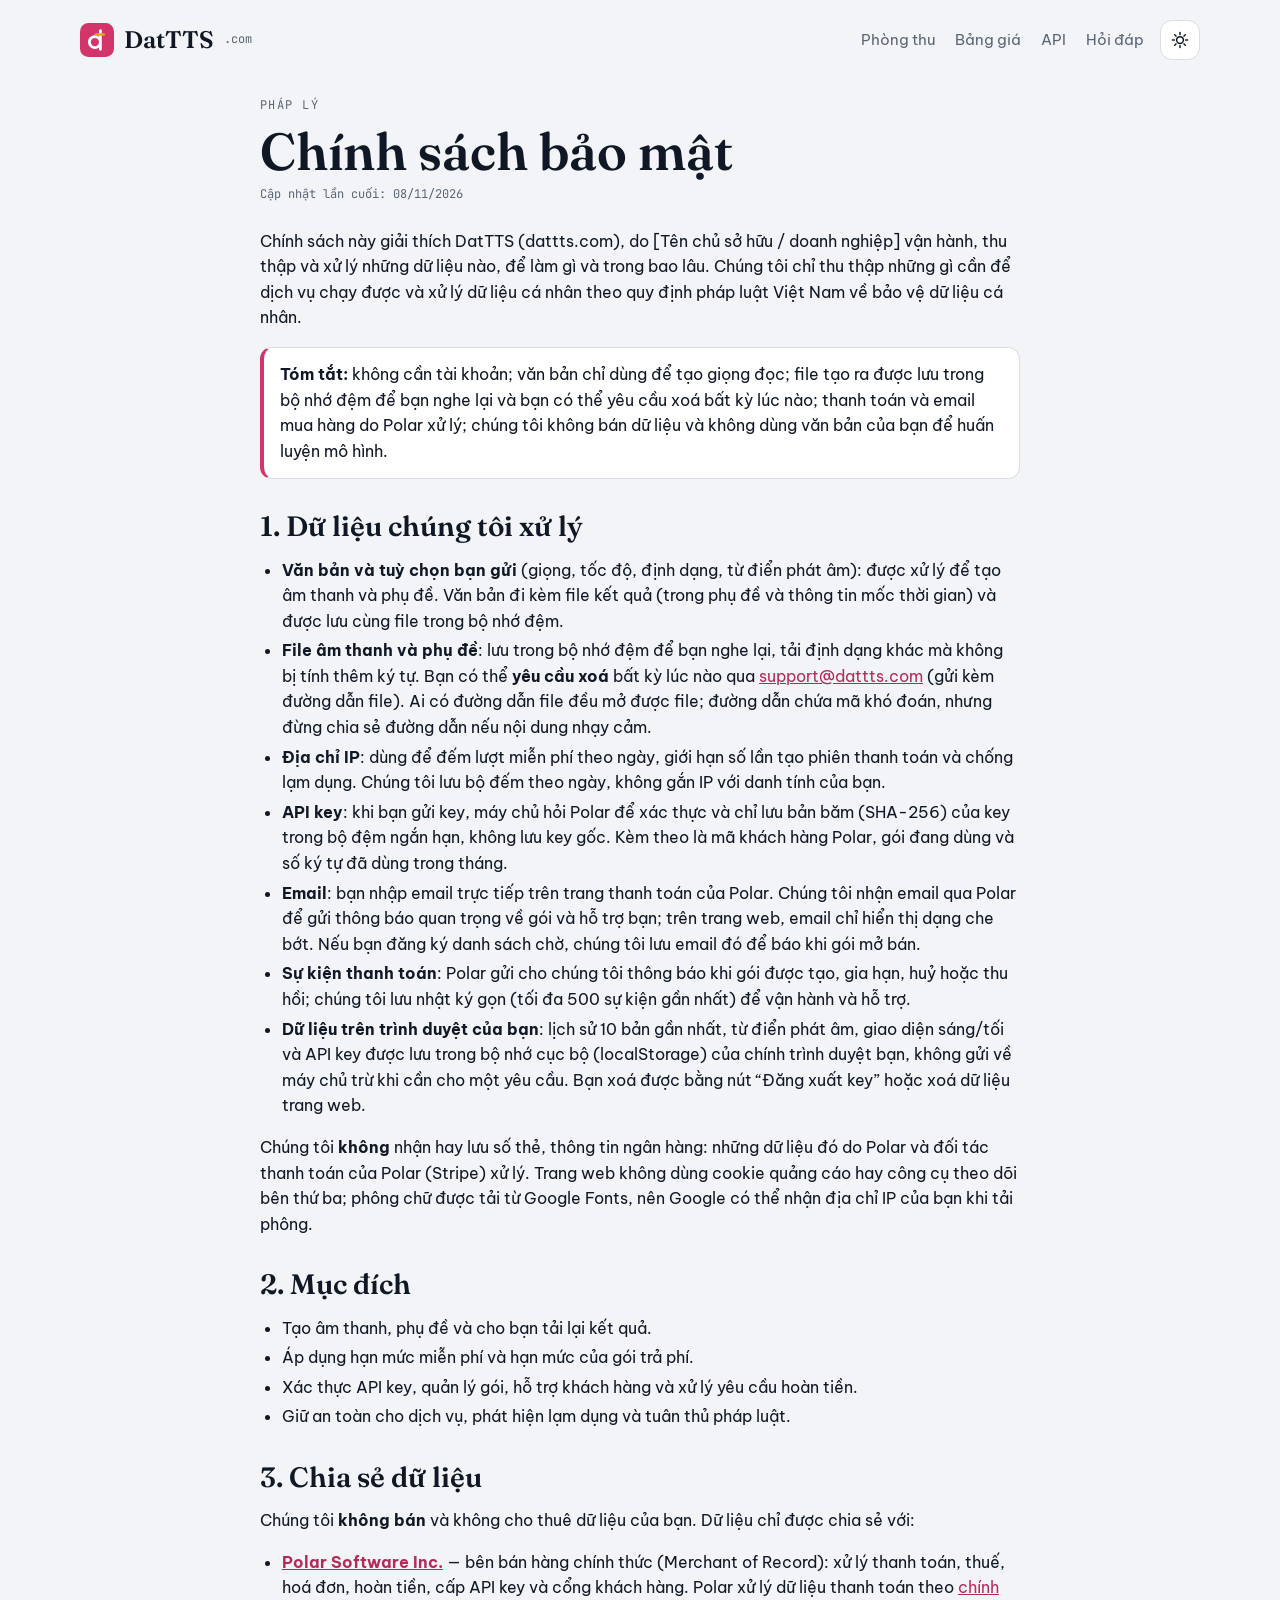
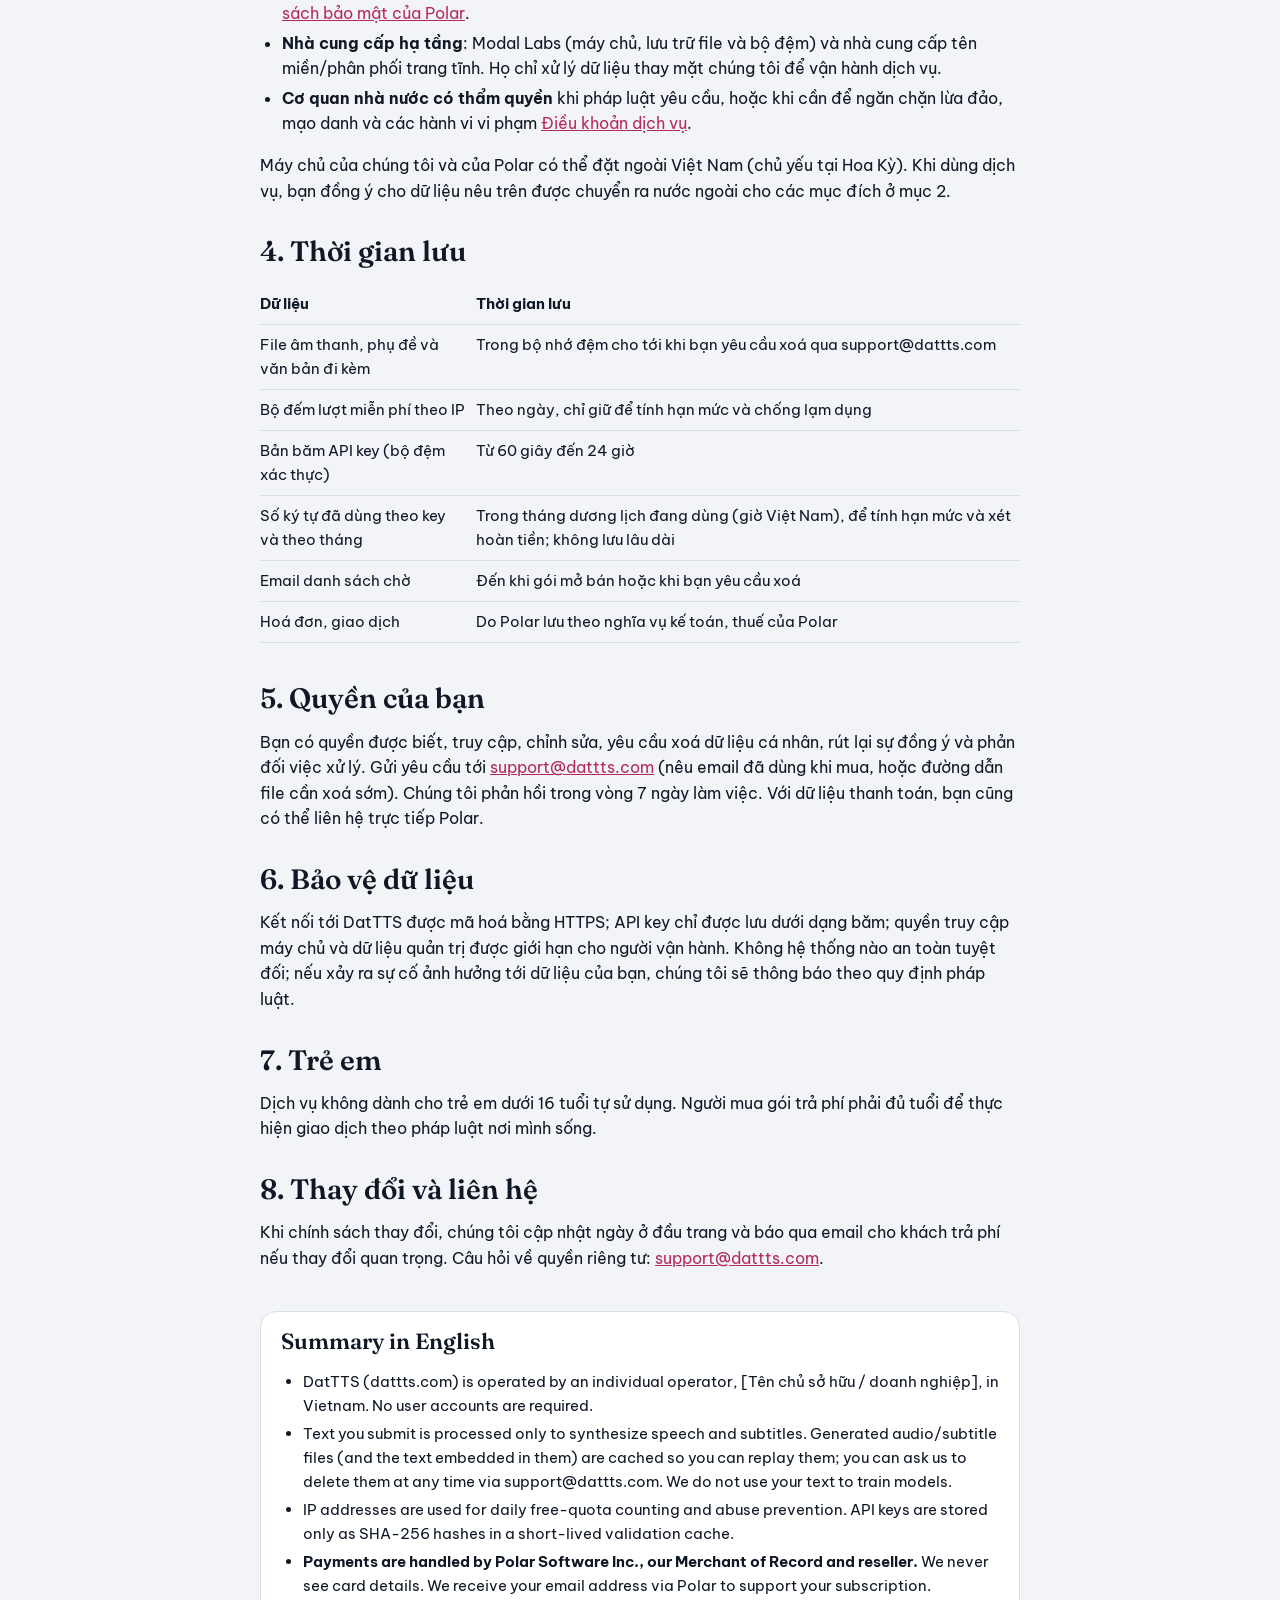
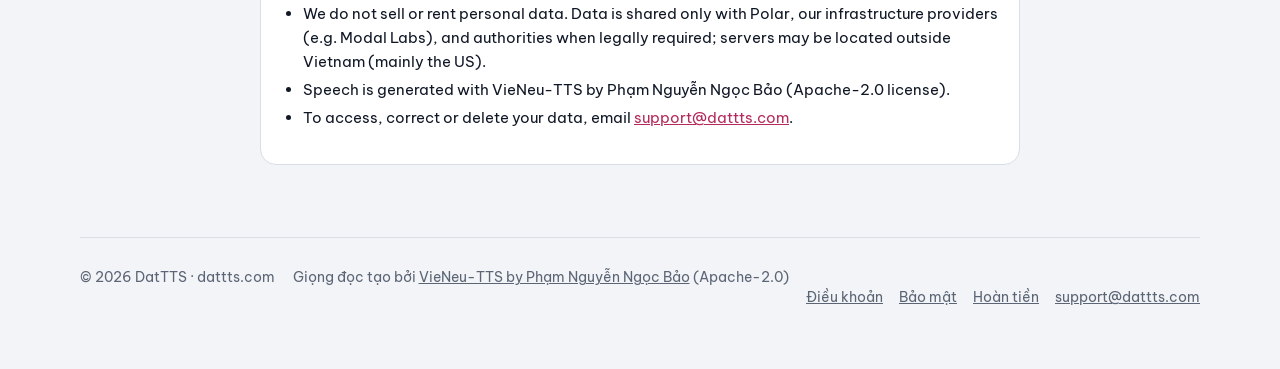
==== commit fe35d3c4: "Polar billing: checkout, license-key API keys, webhooks, portal, legal pages - billing.py: Polar cli" ====
--- a/web/bao-mat.html
+++ b/web/bao-mat.html
@@ -39,12 +39,12 @@
       <p class="updated">Cập nhật lần cuối: 08/11/2026</p>
 
       <p>Chính sách này giải thích DatTTS (dattts.com), do [Tên chủ sở hữu / doanh nghiệp] vận hành, thu thập và xử lý những dữ liệu nào, để làm gì và trong bao lâu. Chúng tôi chỉ thu thập những gì cần để dịch vụ chạy được và xử lý dữ liệu cá nhân theo quy định pháp luật Việt Nam về bảo vệ dữ liệu cá nhân.</p>
-      <div class="callout"><b>Tóm tắt:</b> không cần tài khoản; văn bản chỉ dùng để tạo giọng đọc; file tạo ra được lưu tạm và xoá sau 30 ngày; thanh toán và email mua hàng do Polar xử lý; chúng tôi không bán dữ liệu và không dùng văn bản của bạn để huấn luyện mô hình.</div>
+      <div class="callout"><b>Tóm tắt:</b> không cần tài khoản; văn bản chỉ dùng để tạo giọng đọc; file tạo ra được lưu trong bộ nhớ đệm để bạn nghe lại và bạn có thể yêu cầu xoá bất kỳ lúc nào; thanh toán và email mua hàng do Polar xử lý; chúng tôi không bán dữ liệu và không dùng văn bản của bạn để huấn luyện mô hình.</div>
 
       <h2>1. Dữ liệu chúng tôi xử lý</h2>
       <ul>
         <li><b>Văn bản và tuỳ chọn bạn gửi</b> (giọng, tốc độ, định dạng, từ điển phát âm): được xử lý để tạo âm thanh và phụ đề. Văn bản đi kèm file kết quả (trong phụ đề và thông tin mốc thời gian) và được lưu cùng file trong bộ nhớ đệm.</li>
-        <li><b>File âm thanh và phụ đề</b>: lưu trong bộ nhớ đệm để bạn nghe lại, tải định dạng khác mà không bị tính thêm ký tự, và <b>bị xoá sau 30 ngày</b>. Ai có đường dẫn file đều mở được file; đường dẫn chứa mã khó đoán, nhưng đừng chia sẻ đường dẫn nếu nội dung nhạy cảm.</li>
+        <li><b>File âm thanh và phụ đề</b>: lưu trong bộ nhớ đệm để bạn nghe lại, tải định dạng khác mà không bị tính thêm ký tự. Bạn có thể <b>yêu cầu xoá</b> bất kỳ lúc nào qua <a href="mailto:support@dattts.com">support@dattts.com</a> (gửi kèm đường dẫn file). Ai có đường dẫn file đều mở được file; đường dẫn chứa mã khó đoán, nhưng đừng chia sẻ đường dẫn nếu nội dung nhạy cảm.</li>
         <li><b>Địa chỉ IP</b>: dùng để đếm lượt miễn phí theo ngày, giới hạn số lần tạo phiên thanh toán và chống lạm dụng. Chúng tôi lưu bộ đếm theo ngày, không gắn IP với danh tính của bạn.</li>
         <li><b>API key</b>: khi bạn gửi key, máy chủ hỏi Polar để xác thực và chỉ lưu bản băm (SHA-256) của key trong bộ đệm ngắn hạn, không lưu key gốc. Kèm theo là mã khách hàng Polar, gói đang dùng và số ký tự đã dùng trong tháng.</li>
         <li><b>Email</b>: bạn nhập email trực tiếp trên trang thanh toán của Polar. Chúng tôi nhận email qua Polar để gửi thông báo quan trọng về gói và hỗ trợ bạn; trên trang web, email chỉ hiển thị dạng che bớt. Nếu bạn đăng ký danh sách chờ, chúng tôi lưu email đó để báo khi gói mở bán.</li>
@@ -74,10 +74,10 @@
       <div class="tblwrap"><table>
         <thead><tr><th>Dữ liệu</th><th>Thời gian lưu</th></tr></thead>
         <tbody>
-          <tr><td>File âm thanh, phụ đề và văn bản đi kèm</td><td>Tối đa 30 ngày kể từ lần tạo</td></tr>
+          <tr><td>File âm thanh, phụ đề và văn bản đi kèm</td><td>Trong bộ nhớ đệm cho tới khi bạn yêu cầu xoá qua support@dattts.com</td></tr>
           <tr><td>Bộ đếm lượt miễn phí theo IP</td><td>Theo ngày, chỉ giữ để tính hạn mức và chống lạm dụng</td></tr>
           <tr><td>Bản băm API key (bộ đệm xác thực)</td><td>Từ 60 giây đến 24 giờ</td></tr>
-          <tr><td>Số ký tự đã dùng theo key và theo tháng</td><td>Tối đa 24 tháng, để đối soát hạn mức và hoàn tiền</td></tr>
+          <tr><td>Số ký tự đã dùng theo key và theo tháng</td><td>Trong tháng dương lịch đang dùng (giờ Việt Nam), để tính hạn mức và xét hoàn tiền; không lưu lâu dài</td></tr>
           <tr><td>Email danh sách chờ</td><td>Đến khi gói mở bán hoặc khi bạn yêu cầu xoá</td></tr>
           <tr><td>Hoá đơn, giao dịch</td><td>Do Polar lưu theo nghĩa vụ kế toán, thuế của Polar</td></tr>
         </tbody>
@@ -99,7 +99,7 @@
         <h2 id="en-sum">Summary in English</h2>
         <ul>
           <li>DatTTS (dattts.com) is operated by an individual operator, [Tên chủ sở hữu / doanh nghiệp], in Vietnam. No user accounts are required.</li>
-          <li>Text you submit is processed only to synthesize speech and subtitles. Generated audio/subtitle files (and the text embedded in them) are cached and deleted after 30 days. We do not use your text to train models.</li>
+          <li>Text you submit is processed only to synthesize speech and subtitles. Generated audio/subtitle files (and the text embedded in them) are cached so you can replay them; you can ask us to delete them at any time via support@dattts.com. We do not use your text to train models.</li>
           <li>IP addresses are used for daily free-quota counting and abuse prevention. API keys are stored only as SHA-256 hashes in a short-lived validation cache.</li>
           <li><b>Payments are handled by Polar Software Inc., our Merchant of Record and reseller.</b> We never see card details. We receive your email address via Polar to support your subscription.</li>
           <li>We do not sell or rent personal data. Data is shared only with Polar, our infrastructure providers (e.g. Modal Labs), and authorities when legally required; servers may be located outside Vietnam (mainly the US).</li>
--- a/web/styles.css
+++ b/web/styles.css
@@ -389,3 +389,4 @@
 .doc .tblwrap{overflow-x:auto}
 #payCard{display:flex;flex-direction:column;gap:14px;min-width:0}
 #payCard code{white-space:normal;overflow-wrap:anywhere}
+[data-buy][aria-disabled="true"]:not(.busy){opacity:.72;cursor:progress}
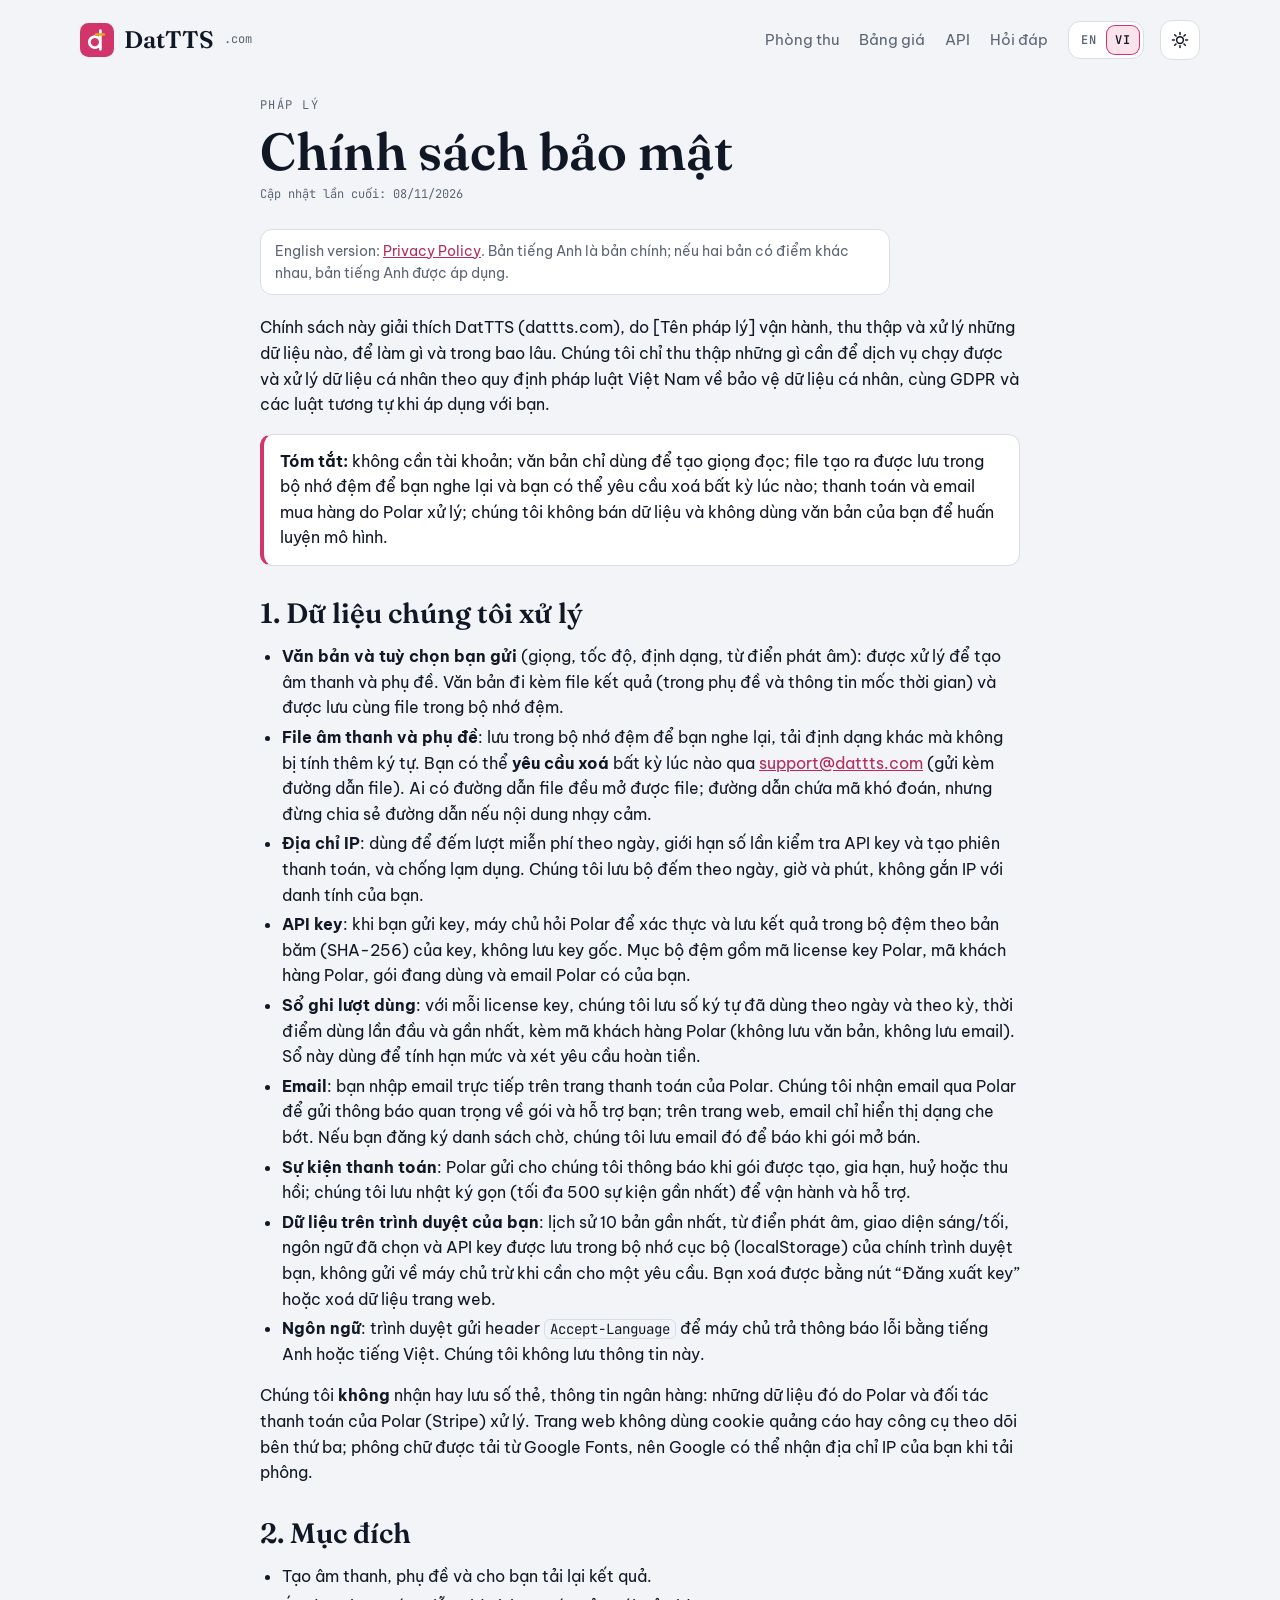
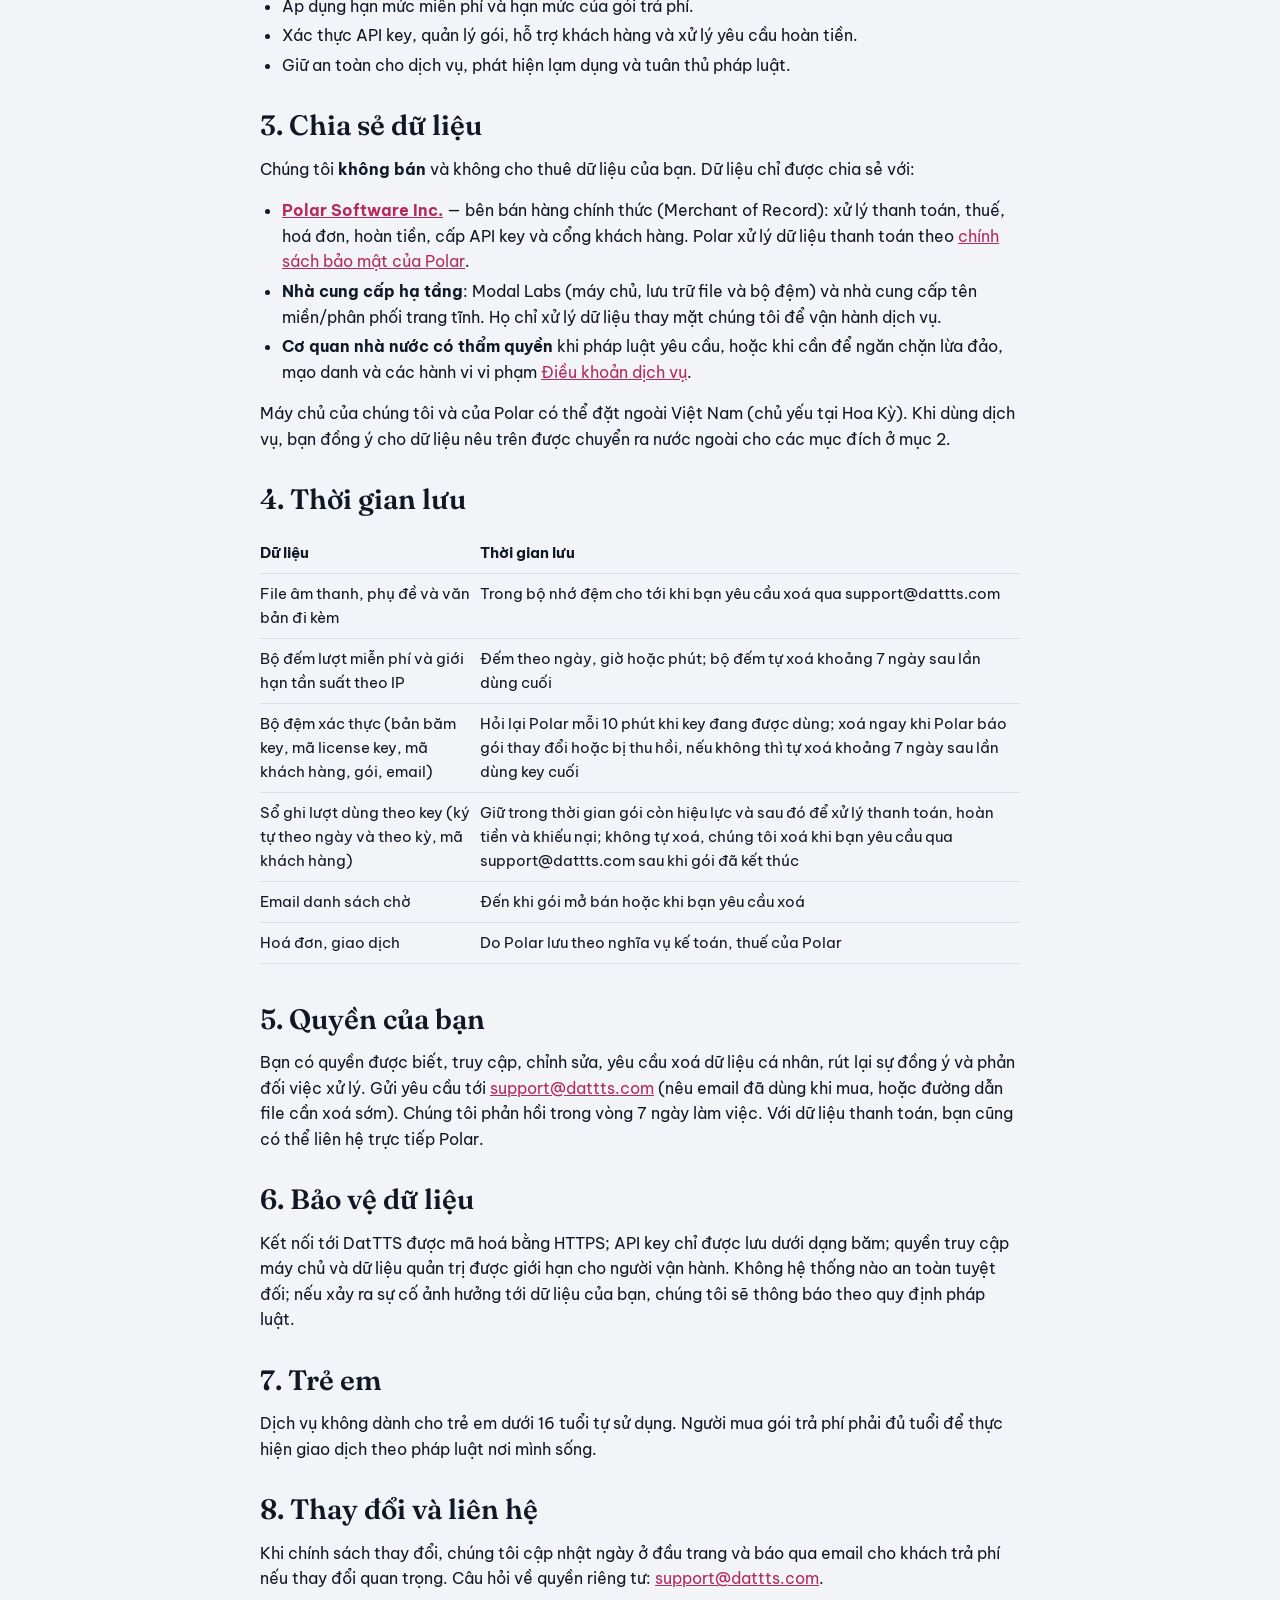
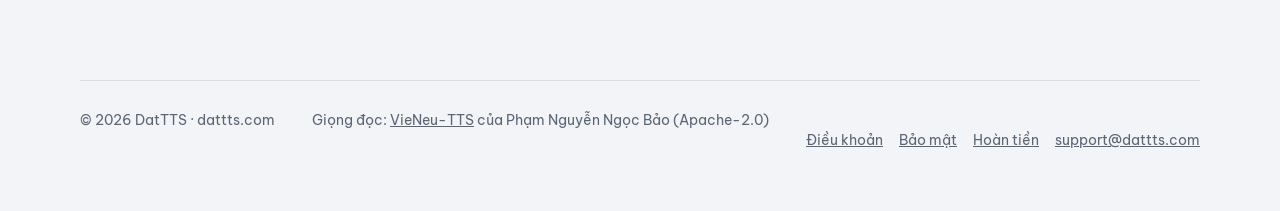
==== commit 3c00bb59: "Go global: English-first site with VI toggle, Pro weekly/monthly/yearly plans - i18n (EN default, VI" ====
--- a/web/bao-mat.html
+++ b/web/bao-mat.html
@@ -1,10 +1,10 @@
 <!doctype html>
-<html lang="vi">
+<html lang="vi" data-page-lang="vi" data-alt-href="privacy.html">
 <head>
 <meta charset="utf-8">
 <meta name="viewport" content="width=device-width, initial-scale=1, viewport-fit=cover">
 <title>Chính sách bảo mật – DatTTS</title>
-<meta name="description" content="DatTTS xử lý văn bản, file âm thanh, địa chỉ IP và email như thế nào; Polar là bên xử lý thanh toán.">
+<meta name="description" content="DatTTS thu thập, sử dụng và lưu dữ liệu thế nào; Polar xử lý thanh toán với vai trò Merchant of Record.">
 <link rel="canonical" href="https://dattts.com/bao-mat.html">
 <meta name="theme-color" content="#D63A6E">
 <link rel="icon" href="data:image/svg+xml,%3Csvg xmlns='http://www.w3.org/2000/svg' viewBox='0 0 40 40'%3E%3Crect width='40' height='40' rx='10' fill='%23D63A6E'/%3E%3Cpath d='M24 9v22M24 22.5a6.5 6.5 0 1 1 0-.01' stroke='%23fff' stroke-width='3.2' fill='none' stroke-linecap='round'/%3E%3Cpath d='M19 13.5h9' stroke='%23E7A422' stroke-width='3' stroke-linecap='round'/%3E%3C/svg%3E">
@@ -15,18 +15,21 @@
 <link rel="stylesheet" href="styles.css">
 </head>
 <body class="subpage">
-<a class="skip" href="#main">Bỏ qua, tới nội dung chính</a>
+<a class="skip" href="#main" data-i18n="skip.main">Bỏ qua, tới nội dung chính</a>
 
 <div class="wrap">
-  <nav aria-label="Điều hướng chính">
-    <a class="logo" href="./" aria-label="DatTTS trang chủ">
+  <nav aria-label="Điều hướng chính" data-i18n-attr="aria-label:nav.aria">
+    <a class="logo" href="./" aria-label="DatTTS trang chủ" data-i18n-attr="aria-label:nav.home">
       <svg viewBox="0 0 40 40" aria-hidden="true"><rect width="40" height="40" rx="10" fill="var(--lotus)"/>
         <path d="M24 9v22M24 22.5a6.5 6.5 0 1 1 0-.01" stroke="#fff" stroke-width="3.2" fill="none" stroke-linecap="round"/>
         <path d="M19 13.5h9" stroke="var(--gold)" stroke-width="3" stroke-linecap="round"/></svg>
       DatTTS <small>.com</small>
     </a>
-    <div class="navlinks"><a href="./#studio">Phòng thu</a><a href="./#bang-gia">Bảng giá</a><a href="./#api">API</a><a href="./#hoi-dap">Hỏi đáp</a></div>
-    <button class="iconbtn" id="themeBtn" type="button" aria-label="Đổi giao diện sáng/tối" title="Đổi giao diện sáng/tối">
+    <div class="navlinks"><a href="./#studio" data-i18n="nav.studio">Phòng thu</a><a href="./#pricing" data-i18n="nav.pricing">Bảng giá</a><a href="./#api" data-i18n="nav.api">API</a><a href="./#faq" data-i18n="nav.faq">Hỏi đáp</a></div>
+    <div class="langsw" role="group" aria-label="Ngôn ngữ" data-i18n-attr="aria-label:lang.aria">
+      <button type="button" data-lang="en" aria-pressed="false" lang="en" aria-label="English">EN</button><button type="button" data-lang="vi" aria-pressed="true" lang="vi" aria-label="Tiếng Việt">VI</button>
+    </div>
+    <button class="iconbtn" id="themeBtn" type="button" aria-label="Đổi giao diện sáng/tối" title="Đổi giao diện sáng/tối" data-i18n-attr="aria-label:theme.toggle;title:theme.toggle">
       <svg class="i-sun" viewBox="0 0 24 24" aria-hidden="true"><circle cx="12" cy="12" r="4.5"/><path d="M12 2v2.5M12 19.5V22M2 12h2.5M19.5 12H22M4.9 4.9l1.8 1.8M17.3 17.3l1.8 1.8M4.9 19.1l1.8-1.8M17.3 6.7l1.8-1.8"/></svg>
       <svg class="i-moon" viewBox="0 0 24 24" aria-hidden="true"><path d="M20 14.5A8 8 0 0 1 9.5 4a8 8 0 1 0 10.5 10.5z"/></svg>
     </button>
@@ -34,22 +37,25 @@
 
   <main id="main">
     <article class="doc">
-      <div class="eyebrow">Pháp lý</div>
+      <div class="eyebrow" data-i18n="legal.eyebrow">Pháp lý</div>
       <h1>Chính sách bảo mật</h1>
       <p class="updated">Cập nhật lần cuối: 08/11/2026</p>
+      <p class="langnote"><span lang="en">English version: <a href="privacy.html">Privacy Policy</a></span>. Bản tiếng Anh là bản chính; nếu hai bản có điểm khác nhau, bản tiếng Anh được áp dụng.</p>
 
-      <p>Chính sách này giải thích DatTTS (dattts.com), do [Tên chủ sở hữu / doanh nghiệp] vận hành, thu thập và xử lý những dữ liệu nào, để làm gì và trong bao lâu. Chúng tôi chỉ thu thập những gì cần để dịch vụ chạy được và xử lý dữ liệu cá nhân theo quy định pháp luật Việt Nam về bảo vệ dữ liệu cá nhân.</p>
+      <p>Chính sách này giải thích DatTTS (dattts.com), do [Tên pháp lý] vận hành, thu thập và xử lý những dữ liệu nào, để làm gì và trong bao lâu. Chúng tôi chỉ thu thập những gì cần để dịch vụ chạy được và xử lý dữ liệu cá nhân theo quy định pháp luật Việt Nam về bảo vệ dữ liệu cá nhân, cùng GDPR và các luật tương tự khi áp dụng với bạn.</p>
       <div class="callout"><b>Tóm tắt:</b> không cần tài khoản; văn bản chỉ dùng để tạo giọng đọc; file tạo ra được lưu trong bộ nhớ đệm để bạn nghe lại và bạn có thể yêu cầu xoá bất kỳ lúc nào; thanh toán và email mua hàng do Polar xử lý; chúng tôi không bán dữ liệu và không dùng văn bản của bạn để huấn luyện mô hình.</div>
 
       <h2>1. Dữ liệu chúng tôi xử lý</h2>
       <ul>
         <li><b>Văn bản và tuỳ chọn bạn gửi</b> (giọng, tốc độ, định dạng, từ điển phát âm): được xử lý để tạo âm thanh và phụ đề. Văn bản đi kèm file kết quả (trong phụ đề và thông tin mốc thời gian) và được lưu cùng file trong bộ nhớ đệm.</li>
         <li><b>File âm thanh và phụ đề</b>: lưu trong bộ nhớ đệm để bạn nghe lại, tải định dạng khác mà không bị tính thêm ký tự. Bạn có thể <b>yêu cầu xoá</b> bất kỳ lúc nào qua <a href="mailto:support@dattts.com">support@dattts.com</a> (gửi kèm đường dẫn file). Ai có đường dẫn file đều mở được file; đường dẫn chứa mã khó đoán, nhưng đừng chia sẻ đường dẫn nếu nội dung nhạy cảm.</li>
-        <li><b>Địa chỉ IP</b>: dùng để đếm lượt miễn phí theo ngày, giới hạn số lần tạo phiên thanh toán và chống lạm dụng. Chúng tôi lưu bộ đếm theo ngày, không gắn IP với danh tính của bạn.</li>
-        <li><b>API key</b>: khi bạn gửi key, máy chủ hỏi Polar để xác thực và chỉ lưu bản băm (SHA-256) của key trong bộ đệm ngắn hạn, không lưu key gốc. Kèm theo là mã khách hàng Polar, gói đang dùng và số ký tự đã dùng trong tháng.</li>
+        <li><b>Địa chỉ IP</b>: dùng để đếm lượt miễn phí theo ngày, giới hạn số lần kiểm tra API key và tạo phiên thanh toán, và chống lạm dụng. Chúng tôi lưu bộ đếm theo ngày, giờ và phút, không gắn IP với danh tính của bạn.</li>
+        <li><b>API key</b>: khi bạn gửi key, máy chủ hỏi Polar để xác thực và lưu kết quả trong bộ đệm theo bản băm (SHA-256) của key, không lưu key gốc. Mục bộ đệm gồm mã license key Polar, mã khách hàng Polar, gói đang dùng và email Polar có của bạn.</li>
+        <li><b>Sổ ghi lượt dùng</b>: với mỗi license key, chúng tôi lưu số ký tự đã dùng theo ngày và theo kỳ, thời điểm dùng lần đầu và gần nhất, kèm mã khách hàng Polar (không lưu văn bản, không lưu email). Sổ này dùng để tính hạn mức và xét yêu cầu hoàn tiền.</li>
         <li><b>Email</b>: bạn nhập email trực tiếp trên trang thanh toán của Polar. Chúng tôi nhận email qua Polar để gửi thông báo quan trọng về gói và hỗ trợ bạn; trên trang web, email chỉ hiển thị dạng che bớt. Nếu bạn đăng ký danh sách chờ, chúng tôi lưu email đó để báo khi gói mở bán.</li>
         <li><b>Sự kiện thanh toán</b>: Polar gửi cho chúng tôi thông báo khi gói được tạo, gia hạn, huỷ hoặc thu hồi; chúng tôi lưu nhật ký gọn (tối đa 500 sự kiện gần nhất) để vận hành và hỗ trợ.</li>
-        <li><b>Dữ liệu trên trình duyệt của bạn</b>: lịch sử 10 bản gần nhất, từ điển phát âm, giao diện sáng/tối và API key được lưu trong bộ nhớ cục bộ (localStorage) của chính trình duyệt bạn, không gửi về máy chủ trừ khi cần cho một yêu cầu. Bạn xoá được bằng nút “Đăng xuất key” hoặc xoá dữ liệu trang web.</li>
+        <li><b>Dữ liệu trên trình duyệt của bạn</b>: lịch sử 10 bản gần nhất, từ điển phát âm, giao diện sáng/tối, ngôn ngữ đã chọn và API key được lưu trong bộ nhớ cục bộ (localStorage) của chính trình duyệt bạn, không gửi về máy chủ trừ khi cần cho một yêu cầu. Bạn xoá được bằng nút “Đăng xuất key” hoặc xoá dữ liệu trang web.</li>
+        <li><b>Ngôn ngữ</b>: trình duyệt gửi header <code>Accept-Language</code> để máy chủ trả thông báo lỗi bằng tiếng Anh hoặc tiếng Việt. Chúng tôi không lưu thông tin này.</li>
       </ul>
       <p>Chúng tôi <b>không</b> nhận hay lưu số thẻ, thông tin ngân hàng: những dữ liệu đó do Polar và đối tác thanh toán của Polar (Stripe) xử lý. Trang web không dùng cookie quảng cáo hay công cụ theo dõi bên thứ ba; phông chữ được tải từ Google Fonts, nên Google có thể nhận địa chỉ IP của bạn khi tải phông.</p>
 
@@ -75,9 +81,9 @@
         <thead><tr><th>Dữ liệu</th><th>Thời gian lưu</th></tr></thead>
         <tbody>
           <tr><td>File âm thanh, phụ đề và văn bản đi kèm</td><td>Trong bộ nhớ đệm cho tới khi bạn yêu cầu xoá qua support@dattts.com</td></tr>
-          <tr><td>Bộ đếm lượt miễn phí theo IP</td><td>Theo ngày, chỉ giữ để tính hạn mức và chống lạm dụng</td></tr>
-          <tr><td>Bản băm API key (bộ đệm xác thực)</td><td>Từ 60 giây đến 24 giờ</td></tr>
-          <tr><td>Số ký tự đã dùng theo key và theo tháng</td><td>Trong tháng dương lịch đang dùng (giờ Việt Nam), để tính hạn mức và xét hoàn tiền; không lưu lâu dài</td></tr>
+          <tr><td>Bộ đếm lượt miễn phí và giới hạn tần suất theo IP</td><td>Đếm theo ngày, giờ hoặc phút; bộ đếm tự xoá khoảng 7 ngày sau lần dùng cuối</td></tr>
+          <tr><td>Bộ đệm xác thực (bản băm key, mã license key, mã khách hàng, gói, email)</td><td>Hỏi lại Polar mỗi 10 phút khi key đang được dùng; xoá ngay khi Polar báo gói thay đổi hoặc bị thu hồi, nếu không thì tự xoá khoảng 7 ngày sau lần dùng key cuối</td></tr>
+          <tr><td>Sổ ghi lượt dùng theo key (ký tự theo ngày và theo kỳ, mã khách hàng)</td><td>Giữ trong thời gian gói còn hiệu lực và sau đó để xử lý thanh toán, hoàn tiền và khiếu nại; không tự xoá, chúng tôi xoá khi bạn yêu cầu qua support@dattts.com sau khi gói đã kết thúc</td></tr>
           <tr><td>Email danh sách chờ</td><td>Đến khi gói mở bán hoặc khi bạn yêu cầu xoá</td></tr>
           <tr><td>Hoá đơn, giao dịch</td><td>Do Polar lưu theo nghĩa vụ kế toán, thuế của Polar</td></tr>
         </tbody>
@@ -94,29 +100,17 @@
 
       <h2>8. Thay đổi và liên hệ</h2>
       <p>Khi chính sách thay đổi, chúng tôi cập nhật ngày ở đầu trang và báo qua email cho khách trả phí nếu thay đổi quan trọng. Câu hỏi về quyền riêng tư: <a href="mailto:support@dattts.com">support@dattts.com</a>.</p>
-
-      <section class="en" lang="en" aria-labelledby="en-sum">
-        <h2 id="en-sum">Summary in English</h2>
-        <ul>
-          <li>DatTTS (dattts.com) is operated by an individual operator, [Tên chủ sở hữu / doanh nghiệp], in Vietnam. No user accounts are required.</li>
-          <li>Text you submit is processed only to synthesize speech and subtitles. Generated audio/subtitle files (and the text embedded in them) are cached so you can replay them; you can ask us to delete them at any time via support@dattts.com. We do not use your text to train models.</li>
-          <li>IP addresses are used for daily free-quota counting and abuse prevention. API keys are stored only as SHA-256 hashes in a short-lived validation cache.</li>
-          <li><b>Payments are handled by Polar Software Inc., our Merchant of Record and reseller.</b> We never see card details. We receive your email address via Polar to support your subscription.</li>
-          <li>We do not sell or rent personal data. Data is shared only with Polar, our infrastructure providers (e.g. Modal Labs), and authorities when legally required; servers may be located outside Vietnam (mainly the US).</li>
-          <li>Speech is generated with VieNeu-TTS by Phạm Nguyễn Ngọc Bảo (Apache-2.0 license).</li>
-          <li>To access, correct or delete your data, email <a href="mailto:support@dattts.com">support@dattts.com</a>.</li>
-        </ul>
-      </section>
     </article>
   </main>
 
   <footer>
     <span>© 2026 DatTTS · dattts.com</span>
-    <span>Giọng đọc tạo bởi <a href="https://huggingface.co/pnnbao-ump/VieNeu-TTS-v3-Turbo" rel="noopener">VieNeu-TTS by Phạm Nguyễn Ngọc Bảo</a> (Apache-2.0)</span>
-    <nav class="footlinks" aria-label="Chính sách"><a href="dieu-khoan.html">Điều khoản</a><a href="bao-mat.html">Bảo mật</a><a href="hoan-tien.html">Hoàn tiền</a><a href="mailto:support@dattts.com">support@dattts.com</a></nav>
+    <span><span data-i18n="footer.credit">Giọng đọc:</span> <a href="https://huggingface.co/pnnbao-ump/VieNeu-TTS-v3-Turbo" rel="noopener">VieNeu-TTS</a> <span data-i18n="footer.creditBy">của</span> <span lang="vi">Phạm Nguyễn Ngọc Bảo</span> (Apache-2.0)</span>
+    <nav class="footlinks" aria-label="Chính sách" data-i18n-attr="aria-label:footer.aria"><a href="terms.html" data-href-vi="dieu-khoan.html" data-i18n="footer.terms">Điều khoản</a><a href="privacy.html" data-href-vi="bao-mat.html" data-i18n="footer.privacy">Bảo mật</a><a href="refund.html" data-href-vi="hoan-tien.html" data-i18n="footer.refund">Hoàn tiền</a><a href="mailto:support@dattts.com">support@dattts.com</a></nav>
   </footer>
 </div>
 
+<script src="i18n.js"></script>
 <script src="config.js"></script>
 <script src="site.js"></script>
 </body>
--- a/web/styles.css
+++ b/web/styles.css
@@ -265,7 +265,8 @@
 
 /* pricing */
 .plans{display:grid;grid-template-columns:repeat(3,minmax(0,1fr));gap:16px}
-@media (max-width:860px){.plans{grid-template-columns:1fr}}
+.plans.plans-2{grid-template-columns:repeat(2,minmax(0,1fr));max-width:820px}
+@media (max-width:760px){.plans,.plans.plans-2{grid-template-columns:1fr}}
 .plan{background:var(--surface);border:1px solid var(--line);border-radius:16px;padding:24px;display:flex;flex-direction:column;gap:14px}
 .plan.hot{border:2px solid var(--lotus)}
 .plan.picked{box-shadow:0 0 0 4px var(--lotus-soft)}
@@ -289,8 +290,9 @@
 input[aria-invalid="true"]{border-color:var(--danger)}
 
 /* uses */
-.uses{display:grid;grid-template-columns:repeat(4,minmax(0,1fr));gap:16px}
-@media (max-width:860px){.uses{grid-template-columns:repeat(2,minmax(0,1fr))}}
+.uses{display:grid;grid-template-columns:repeat(5,minmax(0,1fr));gap:16px}
+@media (max-width:1000px){.uses{grid-template-columns:repeat(3,minmax(0,1fr))}}
+@media (max-width:700px){.uses{grid-template-columns:repeat(2,minmax(0,1fr))}}
 @media (max-width:420px){.uses{grid-template-columns:1fr}}
 .use h3{font-size:20px;margin:4px 0 6px}
 .use p{margin:0;color:var(--muted);font-size:15px}
@@ -306,9 +308,9 @@
 
 /* faq */
 details{border-bottom:1px solid var(--line);padding-block:14px}
-#hoi-dap summary{cursor:pointer;font-weight:600;font-size:17px}
-#hoi-dap details p{color:var(--muted);margin:8px 0 0;max-width:65ch}
-#hoi-dap code{white-space:normal}
+#faq summary{cursor:pointer;font-weight:600;font-size:17px}
+#faq details p{color:var(--muted);margin:8px 0 0;max-width:65ch}
+#faq code{white-space:normal}
 .subpanels details{border-bottom:0;padding-block:16px}
 
 footer{border-top:1px solid var(--line);padding-block:28px 40px;display:flex;justify-content:space-between;gap:16px;flex-wrap:wrap;color:var(--muted);font-size:14px}
@@ -345,7 +347,7 @@
 .buy-msg.err{color:var(--danger)}
 .api-note{margin-top:12px;font-size:13px}
 .api-note code{white-space:normal}
-#hoi-dap details p a{color:var(--lotus-ink)}
+#faq details p a{color:var(--lotus-ink)}
 
 /* chân trang */
 .footlinks{display:flex;gap:6px 16px;flex-wrap:wrap}
@@ -390,3 +392,34 @@
 #payCard{display:flex;flex-direction:column;gap:14px;min-width:0}
 #payCard code{white-space:normal;overflow-wrap:anywhere}
 [data-buy][aria-disabled="true"]:not(.busy){opacity:.72;cursor:progress}
+
+/* ---- Phần 3: chọn ngôn ngữ, chu kỳ gói, nhãn ---- */
+.langsw{display:inline-flex;align-items:center;border:1px solid var(--line);border-radius:12px;background:var(--surface);padding:3px;flex:none}
+@media (max-width:760px){.langsw{margin-left:auto}}
+.navlinks{margin-right:4px}
+.langsw button{border:0;background:none;border-radius:9px;padding:5px 9px;font-family:var(--f-mono);font-size:12px;font-weight:600;letter-spacing:.06em;color:var(--muted);line-height:1.2;min-width:34px;min-height:30px}
+.langsw button:hover{color:var(--ink)}
+.langsw button[aria-pressed="true"]{background:var(--lotus-soft);color:var(--ink);box-shadow:inset 0 0 0 1px var(--lotus)}
+@media (max-width:400px){nav{gap:8px}.logo{font-size:21px;gap:8px}.logo svg{width:30px;height:30px}.logo small{display:none}}
+.anchor-alias{display:block;position:relative;top:-8px;height:0;width:0;overflow:hidden}
+.vi-hint{margin-top:-2px}
+:root[lang="vi"] .vi-hint{display:none}
+
+.cycle{display:inline-grid;grid-template-columns:repeat(3,auto);border:1px solid var(--line);border-radius:14px;background:var(--surface);padding:4px;margin:0 0 20px;gap:2px;min-width:0;max-width:100%}
+.cycle label{position:relative;cursor:pointer}
+.cycle input{position:absolute;opacity:0;inset:0;margin:0;cursor:pointer}
+.cycle label>span{display:flex;align-items:center;gap:6px;padding:8px 14px;border-radius:10px;font-weight:600;font-size:15px;color:var(--muted);white-space:nowrap}
+.cycle input:checked+span{background:var(--lotus);color:var(--on-accent)}
+.cycle input:focus-visible+span{outline:2px solid var(--lotus);outline-offset:2px}
+.cycle input:disabled+span{opacity:.6;cursor:not-allowed}
+.cycle label.off>span{text-decoration:line-through;opacity:.6}
+.cycle .mini{font-style:normal;font-family:var(--f-mono);font-size:11px;font-weight:600;border-radius:999px;padding:1px 6px;background:var(--jade-soft);color:var(--jade)}
+.cycle input:checked+span .mini{background:rgba(255,255,255,.22);color:inherit}
+@media (max-width:480px){.cycle{display:grid;width:100%;grid-template-columns:repeat(3,minmax(0,1fr))}.cycle label{min-width:0}.cycle label>span{height:100%;padding:6px 4px;justify-content:center;flex-wrap:wrap;text-align:center;font-size:14px;gap:2px 4px;white-space:normal;line-height:1.25}}
+.plan .tags{display:flex;gap:6px;flex-wrap:wrap;min-height:0}
+.plan .tags:not(:has(.tag:not([hidden]))){display:none}
+.plan .tag.save{background:var(--jade-soft);color:var(--jade);box-shadow:inset 0 0 0 1px var(--jade)}
+.per-note{margin:-6px 0 0;font-size:14px;color:var(--muted)}
+.bigout small.sub{display:block;margin-top:8px;font-size:15px;line-height:1.4}
+.calc-out .vnd{margin:-6px 0 0}
+.doc .langnote{font-size:14px;color:var(--muted);background:var(--surface);border:1px solid var(--line);border-radius:12px;padding:10px 14px;margin:0 0 20px}
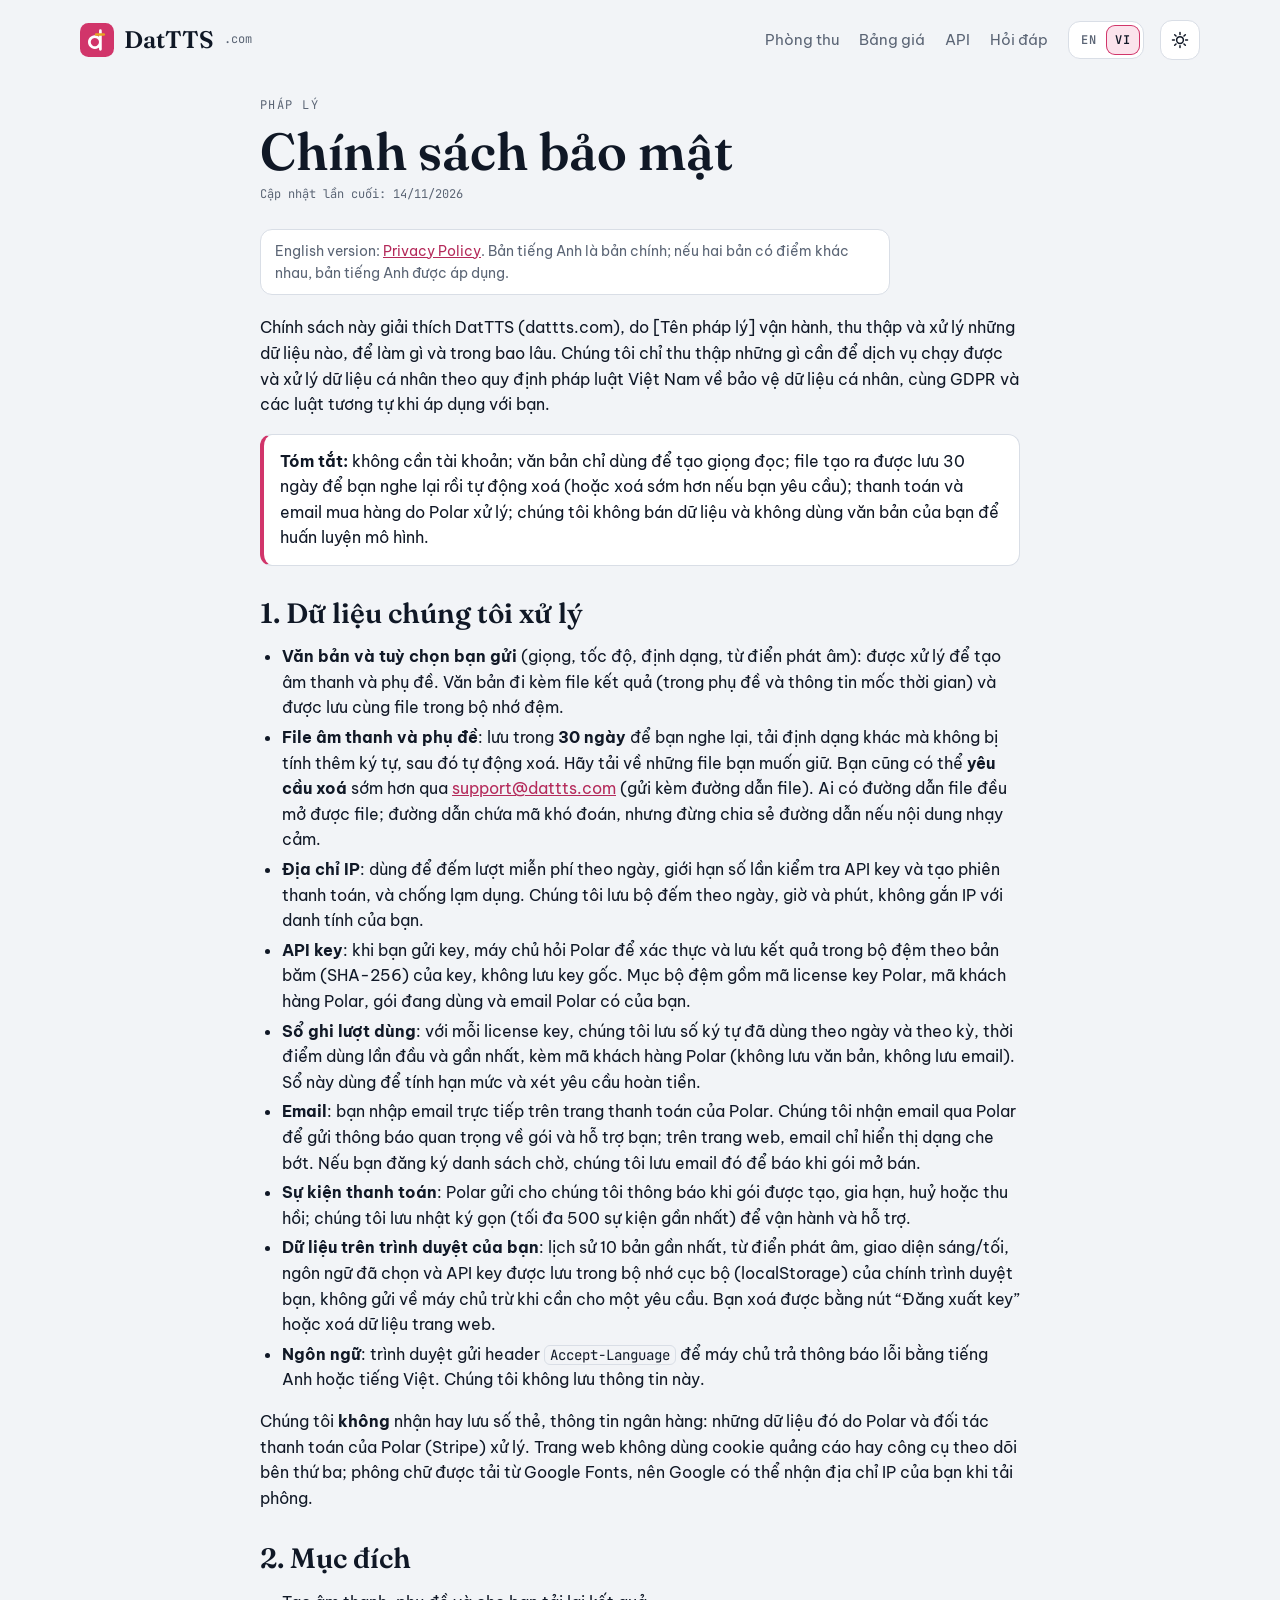
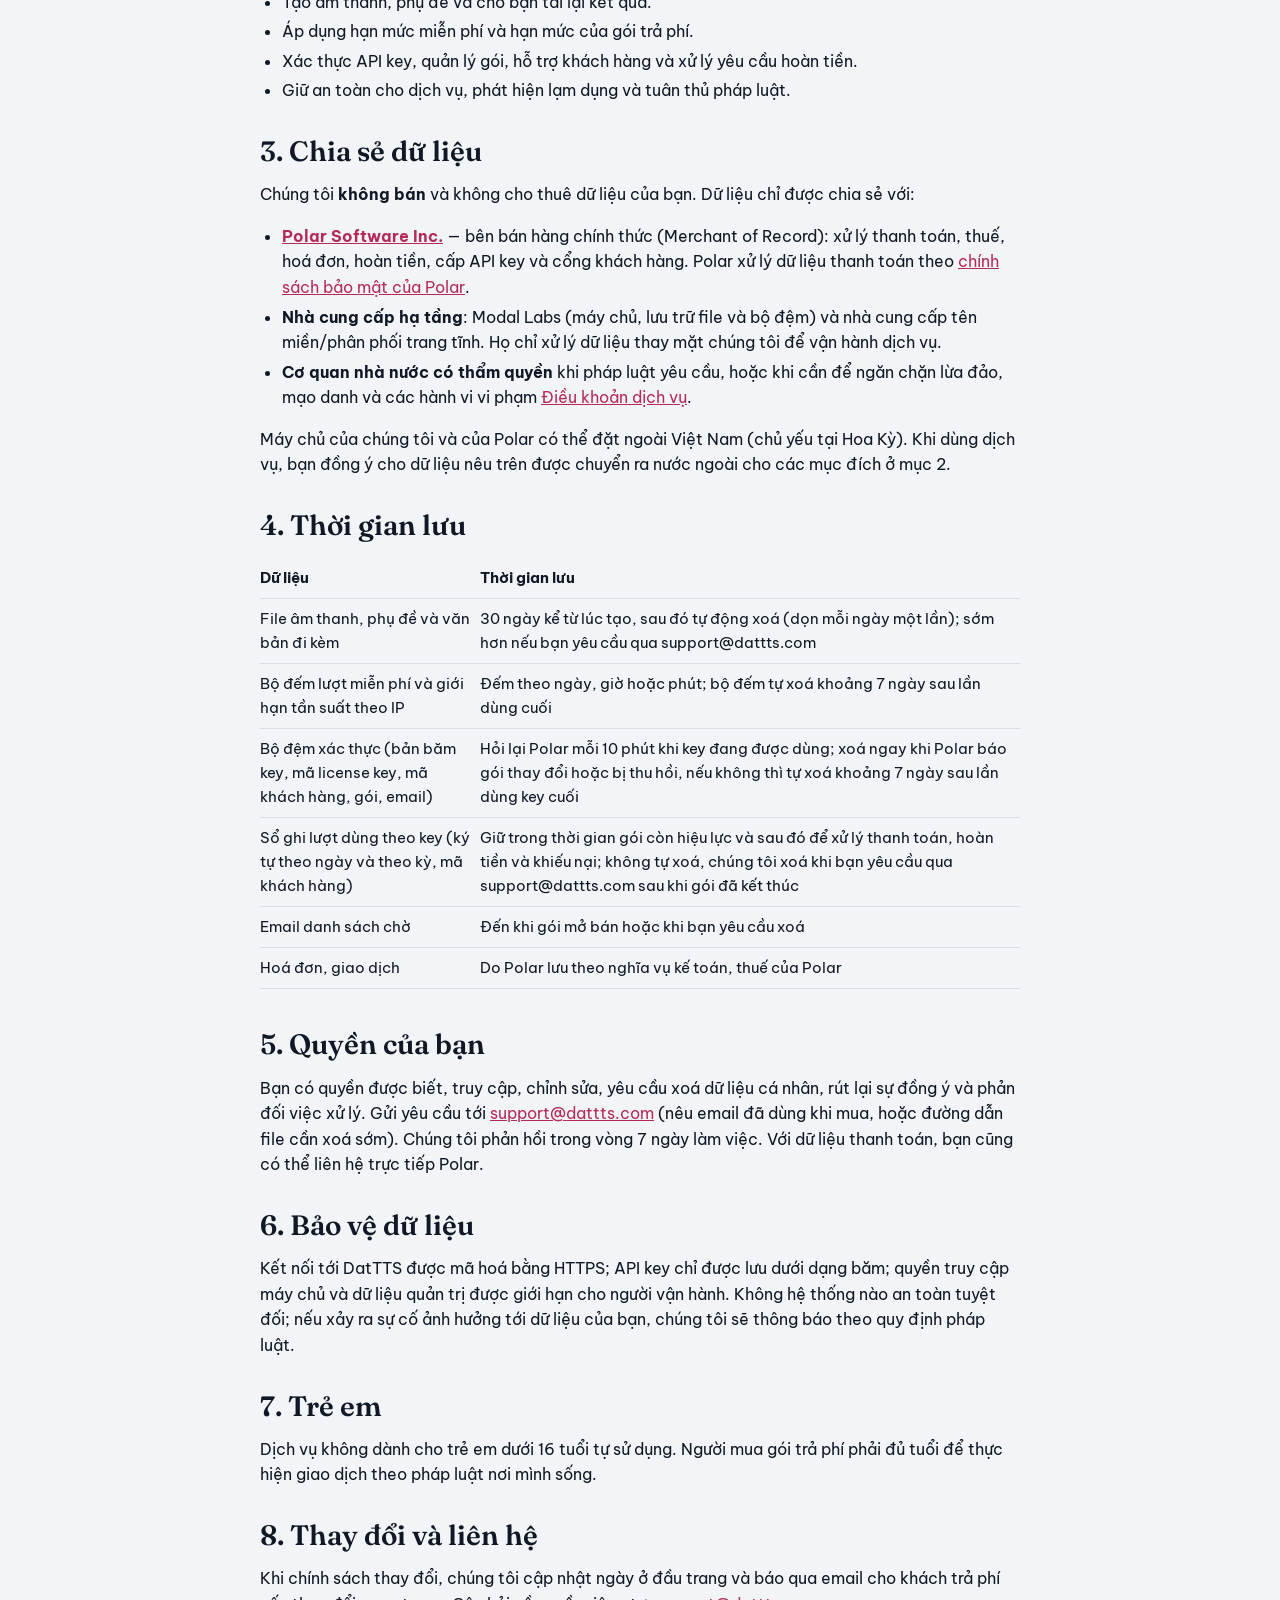
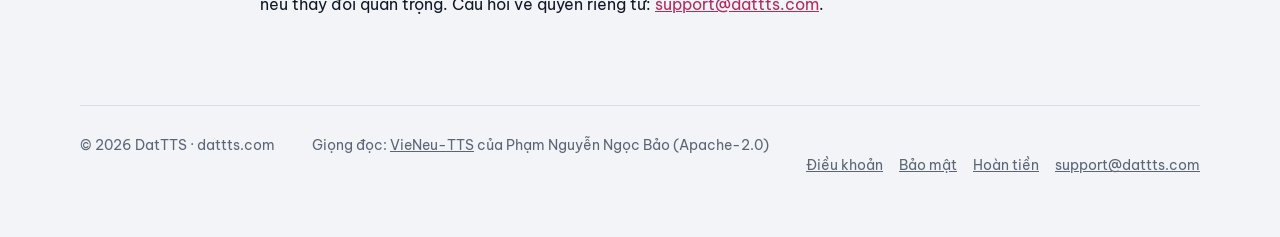
==== commit a0e62049: "Production hardening: free-tier cost caps, file retention, CI, monitoring, SEO, security headers - F" ====
--- a/web/bao-mat.html
+++ b/web/bao-mat.html
@@ -39,16 +39,16 @@
     <article class="doc">
       <div class="eyebrow" data-i18n="legal.eyebrow">Pháp lý</div>
       <h1>Chính sách bảo mật</h1>
-      <p class="updated">Cập nhật lần cuối: 08/11/2026</p>
+      <p class="updated">Cập nhật lần cuối: 14/11/2026</p>
       <p class="langnote"><span lang="en">English version: <a href="privacy.html">Privacy Policy</a></span>. Bản tiếng Anh là bản chính; nếu hai bản có điểm khác nhau, bản tiếng Anh được áp dụng.</p>
 
       <p>Chính sách này giải thích DatTTS (dattts.com), do [Tên pháp lý] vận hành, thu thập và xử lý những dữ liệu nào, để làm gì và trong bao lâu. Chúng tôi chỉ thu thập những gì cần để dịch vụ chạy được và xử lý dữ liệu cá nhân theo quy định pháp luật Việt Nam về bảo vệ dữ liệu cá nhân, cùng GDPR và các luật tương tự khi áp dụng với bạn.</p>
-      <div class="callout"><b>Tóm tắt:</b> không cần tài khoản; văn bản chỉ dùng để tạo giọng đọc; file tạo ra được lưu trong bộ nhớ đệm để bạn nghe lại và bạn có thể yêu cầu xoá bất kỳ lúc nào; thanh toán và email mua hàng do Polar xử lý; chúng tôi không bán dữ liệu và không dùng văn bản của bạn để huấn luyện mô hình.</div>
+      <div class="callout"><b>Tóm tắt:</b> không cần tài khoản; văn bản chỉ dùng để tạo giọng đọc; file tạo ra được lưu 30 ngày để bạn nghe lại rồi tự động xoá (hoặc xoá sớm hơn nếu bạn yêu cầu); thanh toán và email mua hàng do Polar xử lý; chúng tôi không bán dữ liệu và không dùng văn bản của bạn để huấn luyện mô hình.</div>
 
       <h2>1. Dữ liệu chúng tôi xử lý</h2>
       <ul>
         <li><b>Văn bản và tuỳ chọn bạn gửi</b> (giọng, tốc độ, định dạng, từ điển phát âm): được xử lý để tạo âm thanh và phụ đề. Văn bản đi kèm file kết quả (trong phụ đề và thông tin mốc thời gian) và được lưu cùng file trong bộ nhớ đệm.</li>
-        <li><b>File âm thanh và phụ đề</b>: lưu trong bộ nhớ đệm để bạn nghe lại, tải định dạng khác mà không bị tính thêm ký tự. Bạn có thể <b>yêu cầu xoá</b> bất kỳ lúc nào qua <a href="mailto:support@dattts.com">support@dattts.com</a> (gửi kèm đường dẫn file). Ai có đường dẫn file đều mở được file; đường dẫn chứa mã khó đoán, nhưng đừng chia sẻ đường dẫn nếu nội dung nhạy cảm.</li>
+        <li><b>File âm thanh và phụ đề</b>: lưu trong <b>30 ngày</b> để bạn nghe lại, tải định dạng khác mà không bị tính thêm ký tự, sau đó tự động xoá. Hãy tải về những file bạn muốn giữ. Bạn cũng có thể <b>yêu cầu xoá</b> sớm hơn qua <a href="mailto:support@dattts.com">support@dattts.com</a> (gửi kèm đường dẫn file). Ai có đường dẫn file đều mở được file; đường dẫn chứa mã khó đoán, nhưng đừng chia sẻ đường dẫn nếu nội dung nhạy cảm.</li>
         <li><b>Địa chỉ IP</b>: dùng để đếm lượt miễn phí theo ngày, giới hạn số lần kiểm tra API key và tạo phiên thanh toán, và chống lạm dụng. Chúng tôi lưu bộ đếm theo ngày, giờ và phút, không gắn IP với danh tính của bạn.</li>
         <li><b>API key</b>: khi bạn gửi key, máy chủ hỏi Polar để xác thực và lưu kết quả trong bộ đệm theo bản băm (SHA-256) của key, không lưu key gốc. Mục bộ đệm gồm mã license key Polar, mã khách hàng Polar, gói đang dùng và email Polar có của bạn.</li>
         <li><b>Sổ ghi lượt dùng</b>: với mỗi license key, chúng tôi lưu số ký tự đã dùng theo ngày và theo kỳ, thời điểm dùng lần đầu và gần nhất, kèm mã khách hàng Polar (không lưu văn bản, không lưu email). Sổ này dùng để tính hạn mức và xét yêu cầu hoàn tiền.</li>
@@ -80,7 +80,7 @@
       <div class="tblwrap"><table>
         <thead><tr><th>Dữ liệu</th><th>Thời gian lưu</th></tr></thead>
         <tbody>
-          <tr><td>File âm thanh, phụ đề và văn bản đi kèm</td><td>Trong bộ nhớ đệm cho tới khi bạn yêu cầu xoá qua support@dattts.com</td></tr>
+          <tr><td>File âm thanh, phụ đề và văn bản đi kèm</td><td>30 ngày kể từ lúc tạo, sau đó tự động xoá (dọn mỗi ngày một lần); sớm hơn nếu bạn yêu cầu qua support@dattts.com</td></tr>
           <tr><td>Bộ đếm lượt miễn phí và giới hạn tần suất theo IP</td><td>Đếm theo ngày, giờ hoặc phút; bộ đếm tự xoá khoảng 7 ngày sau lần dùng cuối</td></tr>
           <tr><td>Bộ đệm xác thực (bản băm key, mã license key, mã khách hàng, gói, email)</td><td>Hỏi lại Polar mỗi 10 phút khi key đang được dùng; xoá ngay khi Polar báo gói thay đổi hoặc bị thu hồi, nếu không thì tự xoá khoảng 7 ngày sau lần dùng key cuối</td></tr>
           <tr><td>Sổ ghi lượt dùng theo key (ký tự theo ngày và theo kỳ, mã khách hàng)</td><td>Giữ trong thời gian gói còn hiệu lực và sau đó để xử lý thanh toán, hoàn tiền và khiếu nại; không tự xoá, chúng tôi xoá khi bạn yêu cầu qua support@dattts.com sau khi gói đã kết thúc</td></tr>
